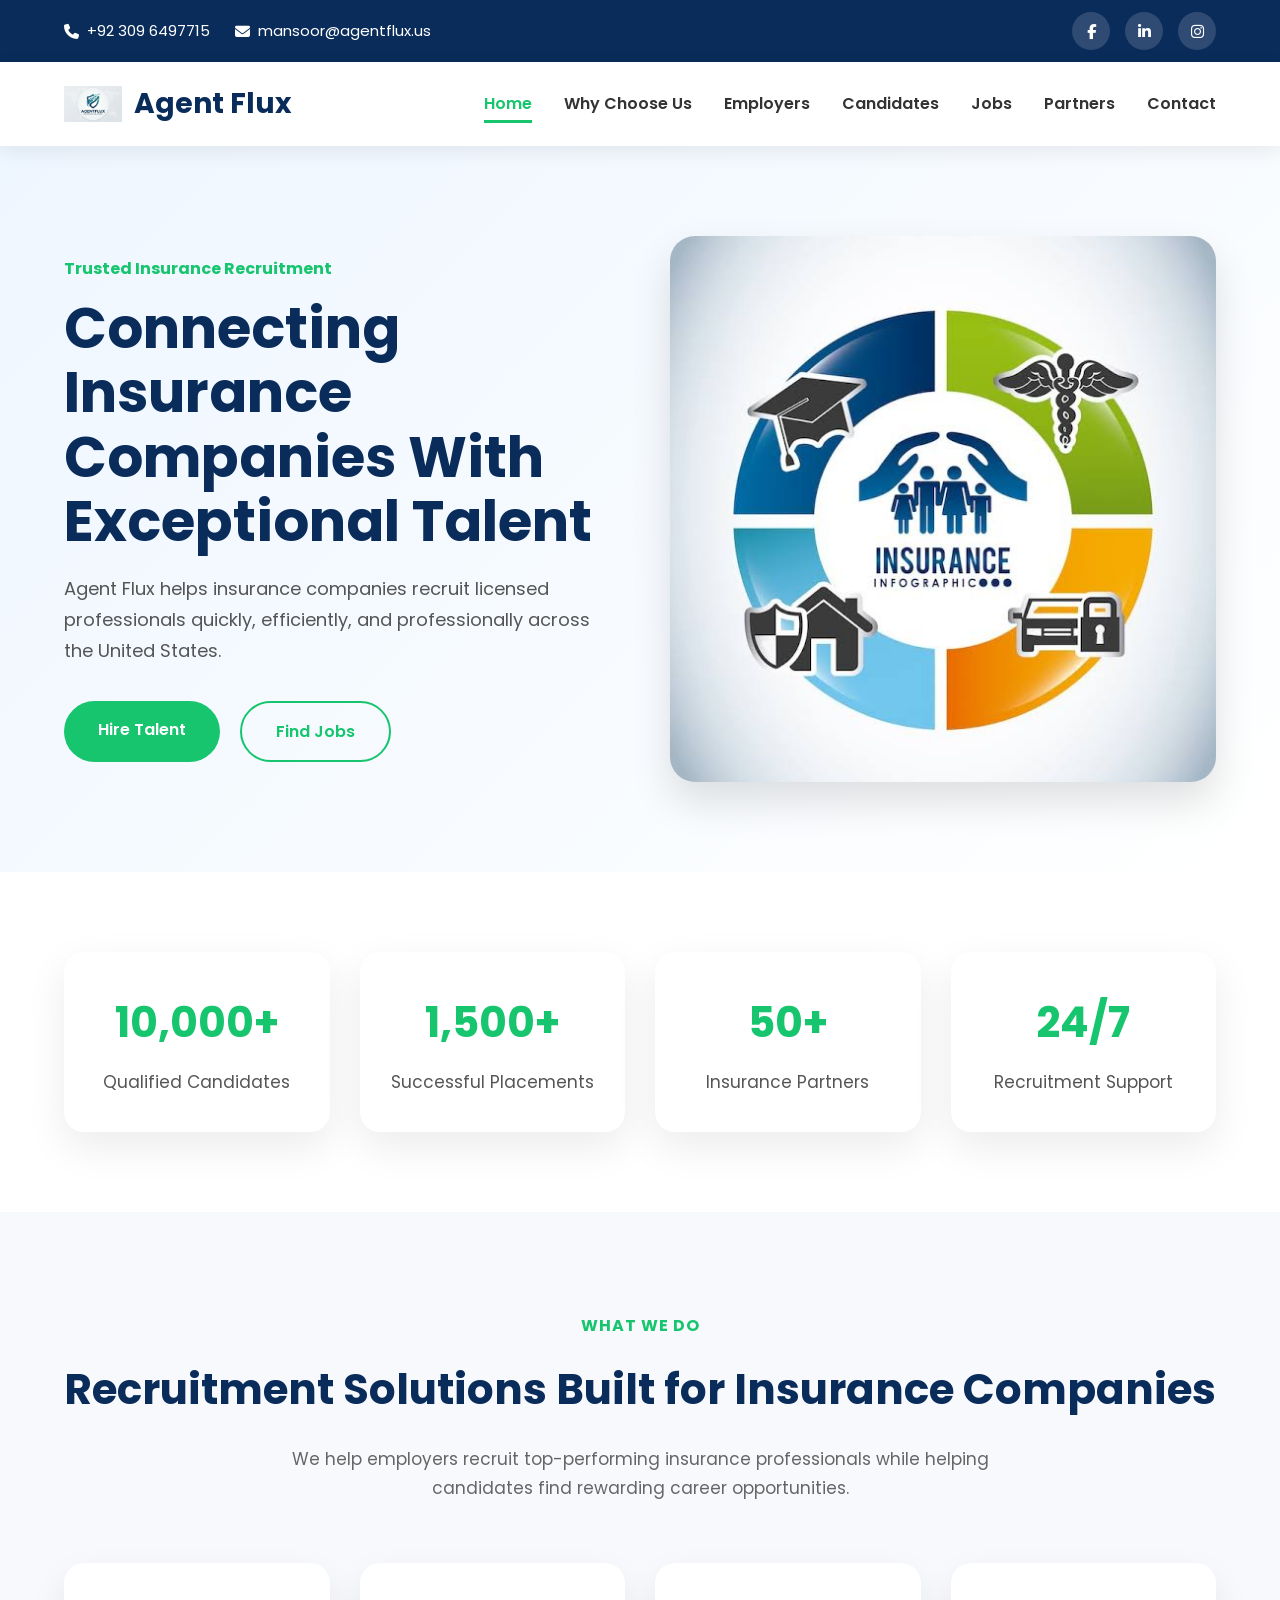
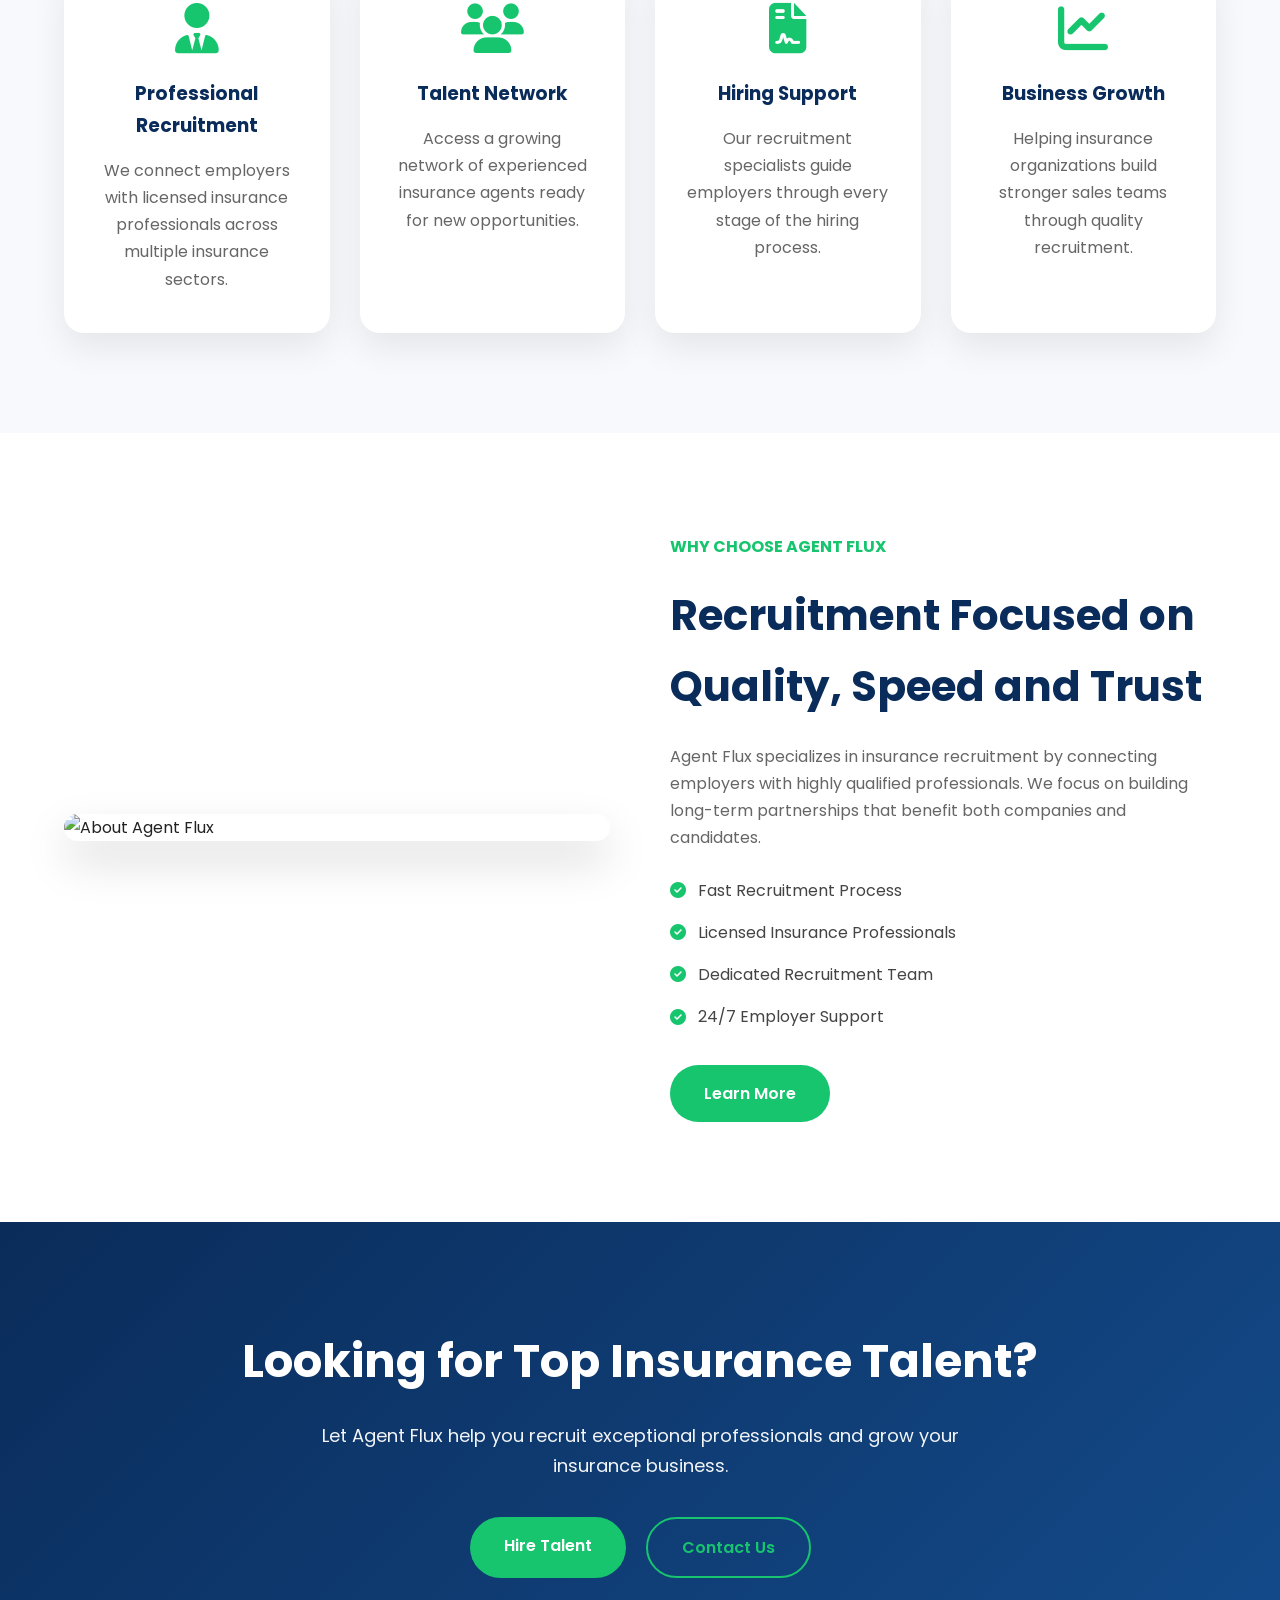
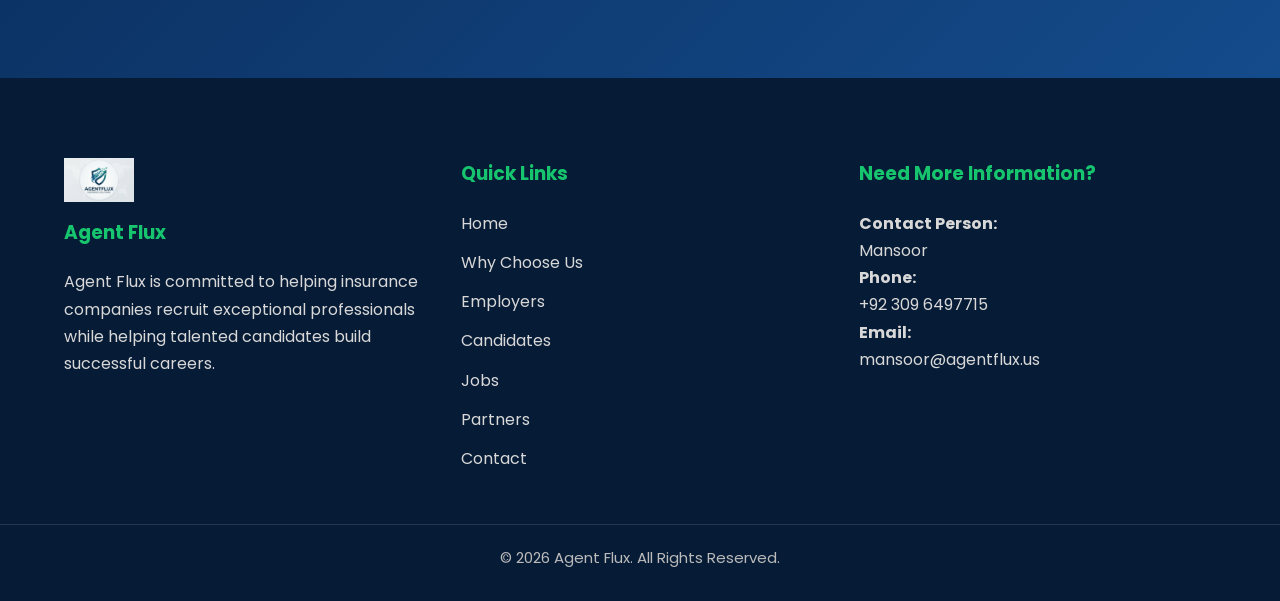
==== index.html @ 22320483 "Add files via upload" ====
<!DOCTYPE html>
<html lang="en">

<head>

    <meta charset="UTF-8">
    <meta name="viewport" content="width=device-width, initial-scale=1.0">

    <title>Agent Flux | Insurance Recruitment Solutions</title>

    <meta name="description"
        content="Agent Flux connects insurance companies with top insurance professionals across the United States.">

    <!-- Google Font -->
    <link rel="preconnect" href="https://fonts.googleapis.com">
    <link rel="preconnect" href="https://fonts.gstatic.com" crossorigin>

    <link href="https://fonts.googleapis.com/css2?family=Poppins:wght@300;400;500;600;700;800&display=swap"
        rel="stylesheet">

    <!-- Font Awesome -->
    <link rel="stylesheet"
        href="https://cdnjs.cloudflare.com/ajax/libs/font-awesome/6.7.2/css/all.min.css">

    <!-- CSS -->
    <link rel="stylesheet" href="css/style.css">

    <!-- Favicon -->
    <link rel="icon" href="images/logo.png">

</head>

<body>

<!-- ================= HEADER TOP ================= -->

<div class="top-bar">

    <div class="container">

        <div class="top-left">

            <span>
                <i class="fa-solid fa-phone"></i>
                +92 309 6497715
            </span>

            <span>
                <i class="fa-solid fa-envelope"></i>
                mansoor@agentflux.us
            </span>

        </div>

        <div class="top-right">

            <a href="#"><i class="fab fa-facebook-f"></i></a>

            <a href="#"><i class="fab fa-linkedin-in"></i></a>

            <a href="#"><i class="fab fa-instagram"></i></a>

        </div>

    </div>

</div>

<!-- ================= NAVIGATION ================= -->

<header>

    <div class="container nav-container">

        <a href="index.html" class="logo">

            <img src="images/logo.png" alt="Agent Flux Logo">

            <span>Agent Flux</span>

        </a>

        <nav>

            <ul>

                <li><a class="active" href="index.html">Home</a></li>

                <li><a href="about.html">Why Choose Us</a></li>

                <li><a href="employers.html">Employers</a></li>

                <li><a href="candidates.html">Candidates</a></li>

                <li><a href="jobs.html">Jobs</a></li>

                <li><a href="partners.html">Partners</a></li>

                <li><a href="contact.html">Contact</a></li>

            </ul>

        </nav>

        <div class="menu-btn">

            <i class="fa-solid fa-bars"></i>

        </div>

    </div>

</header>

<!-- ================= HERO ================= -->

<section class="hero">

    <div class="container hero-container">

        <div class="hero-text">

            <span class="hero-subtitle">

                Trusted Insurance Recruitment

            </span>

            <h1>

                Connecting Insurance Companies
                With Exceptional Talent

            </h1>

            <p>

                Agent Flux helps insurance companies
                recruit licensed professionals quickly,
                efficiently, and professionally across
                the United States.

            </p>

            <div class="hero-buttons">

                <a href="employers.html" class="btn btn-primary">

                    Hire Talent

                </a>

                <a href="jobs.html" class="btn btn-outline">

                    Find Jobs

                </a>

            </div>

        </div>

        <div class="hero-image">

            <img src="images/hero.jpg"
                alt="Insurance Recruitment">

        </div>

    </div>

</section>

<!-- ================= STATISTICS ================= -->

<section class="stats">

    <div class="container stats-grid">

        <div class="stat-card">

            <h2>10,000+</h2>

            <p>Qualified Candidates</p>

        </div>

        <div class="stat-card">

            <h2>1,500+</h2>

            <p>Successful Placements</p>

        </div>

        <div class="stat-card">

            <h2>50+</h2>

            <p>Insurance Partners</p>

        </div>

        <div class="stat-card">

            <h2>24/7</h2>

            <p>Recruitment Support</p>

        </div>

    </div>

</section>
<!-- ================= SERVICES ================= -->

<section class="services">

    <div class="container">

        <div class="section-header">

            <span>What We Do</span>

            <h2>Recruitment Solutions Built for Insurance Companies</h2>

            <p>

                We help employers recruit top-performing insurance professionals
                while helping candidates find rewarding career opportunities.

            </p>

        </div>

        <div class="services-grid">

            <div class="service-card">

                <i class="fa-solid fa-user-tie"></i>

                <h3>Professional Recruitment</h3>

                <p>

                    We connect employers with licensed insurance professionals
                    across multiple insurance sectors.

                </p>

            </div>

            <div class="service-card">

                <i class="fa-solid fa-users"></i>

                <h3>Talent Network</h3>

                <p>

                    Access a growing network of experienced insurance agents
                    ready for new opportunities.

                </p>

            </div>

            <div class="service-card">

                <i class="fa-solid fa-file-contract"></i>

                <h3>Hiring Support</h3>

                <p>

                    Our recruitment specialists guide employers through every
                    stage of the hiring process.

                </p>

            </div>

            <div class="service-card">

                <i class="fa-solid fa-chart-line"></i>

                <h3>Business Growth</h3>

                <p>

                    Helping insurance organizations build stronger sales teams
                    through quality recruitment.

                </p>

            </div>

        </div>

    </div>

</section>

<!-- ================= ABOUT PREVIEW ================= -->

<section class="about-preview">

    <div class="container about-grid">

        <div class="about-image">

            <img src="images/about.jpg" alt="About Agent Flux">

        </div>

        <div class="about-content">

            <span class="section-tag">

                Why Choose Agent Flux

            </span>

            <h2>

                Recruitment Focused on Quality,
                Speed and Trust

            </h2>

            <p>

                Agent Flux specializes in insurance recruitment by connecting
                employers with highly qualified professionals. We focus on
                building long-term partnerships that benefit both companies
                and candidates.

            </p>

            <ul class="about-list">

                <li>

                    <i class="fa-solid fa-circle-check"></i>

                    Fast Recruitment Process

                </li>

                <li>

                    <i class="fa-solid fa-circle-check"></i>

                    Licensed Insurance Professionals

                </li>

                <li>

                    <i class="fa-solid fa-circle-check"></i>

                    Dedicated Recruitment Team

                </li>

                <li>

                    <i class="fa-solid fa-circle-check"></i>

                    24/7 Employer Support

                </li>

            </ul>

            <a href="about.html" class="btn btn-primary">

                Learn More

            </a>

        </div>

    </div>

</section>

<!-- ================= CALL TO ACTION ================= -->

<section class="cta">

    <div class="container">

        <h2>

            Looking for Top Insurance Talent?

        </h2>

        <p>

            Let Agent Flux help you recruit exceptional professionals
            and grow your insurance business.

        </p>

        <div class="cta-buttons">

            <a href="employers.html" class="btn btn-primary">

                Hire Talent

            </a>

            <a href="contact.html" class="btn btn-outline">

                Contact Us

            </a>

        </div>

    </div>

</section>
<!-- ================= FOOTER ================= -->

<footer>

    <div class="container footer-grid">

        <div class="footer-about">

            <img src="images/logo.png" alt="Agent Flux Logo" class="footer-logo">

            <h3>Agent Flux</h3>

            <p>

                Agent Flux is committed to helping insurance companies
                recruit exceptional professionals while helping talented
                candidates build successful careers.

            </p>

        </div>

        <div class="footer-links">

            <h3>Quick Links</h3>

            <ul>

                <li><a href="index.html">Home</a></li>

                <li><a href="about.html">Why Choose Us</a></li>

                <li><a href="employers.html">Employers</a></li>

                <li><a href="candidates.html">Candidates</a></li>

                <li><a href="jobs.html">Jobs</a></li>

                <li><a href="partners.html">Partners</a></li>

                <li><a href="contact.html">Contact</a></li>

            </ul>

        </div>

        <div class="footer-contact">

            <h3>Need More Information?</h3>

            <p>

                <strong>Contact Person:</strong><br>

                Mansoor

            </p>

            <p>

                <strong>Phone:</strong><br>

                +92 309 6497715

            </p>

            <p>

                <strong>Email:</strong><br>

                mansoor@agentflux.us

            </p>

        </div>

    </div>

    <div class="copyright">

        <p>

            © 2026 Agent Flux. All Rights Reserved.

        </p>

    </div>

</footer>

<!-- JavaScript -->

<script src="js/script.js"></script>

</body>

</html>
---- css/style.css ----
/* ==========================================
   AGENT FLUX
   Main Stylesheet
========================================== */

*{
    margin:0;
    padding:0;
    box-sizing:border-box;
}

html{
    scroll-behavior:smooth;
}

body{
    font-family:'Poppins',sans-serif;
    background:#f7f9fc;
    color:#222;
    line-height:1.7;
    overflow-x:hidden;
}

img{
    max-width:100%;
    display:block;
}

a{
    text-decoration:none;
    transition:.3s;
}

ul{
    list-style:none;
}

.container{
    width:90%;
    max-width:1300px;
    margin:auto;
}

/*========================
TOP BAR
=========================*/

.top-bar{

    background:#0a2c5a;

    color:white;

    padding:12px 0;

    font-size:15px;

}

.top-bar .container{

    display:flex;

    justify-content:space-between;

    align-items:center;

    flex-wrap:wrap;

}

.top-left{

    display:flex;

    gap:25px;

}

.top-left span{

    display:flex;

    align-items:center;

    gap:8px;

}

.top-right{

    display:flex;

    gap:15px;

}

.top-right a{

    color:white;

    width:38px;

    height:38px;

    display:flex;

    align-items:center;

    justify-content:center;

    border-radius:50%;

    background:rgba(255,255,255,.15);

}

.top-right a:hover{

    background:#16c56d;

    transform:translateY(-4px);

}

/*========================
HEADER
=========================*/

header{

    background:white;

    position:sticky;

    top:0;

    z-index:999;

    box-shadow:0 5px 20px rgba(0,0,0,.08);

}

.nav-container{

    display:flex;

    justify-content:space-between;

    align-items:center;

    padding:18px 0;

}

.logo{

    display:flex;

    align-items:center;

    gap:12px;

    color:#0a2c5a;

    font-size:28px;

    font-weight:700;

}

.logo img{

    width:58px;

}

nav ul{

    display:flex;

    gap:32px;

}

nav ul li a{

    color:#333;

    font-weight:600;

    position:relative;

}

nav ul li a::after{

    content:"";

    position:absolute;

    left:0;

    bottom:-8px;

    width:0;

    height:3px;

    background:#16c56d;

    transition:.3s;

}

nav ul li a:hover::after,

nav ul li a.active::after{

    width:100%;

}

nav ul li a:hover,

nav ul li a.active{

    color:#16c56d;

}

.menu-btn{

    display:none;

    font-size:28px;

    cursor:pointer;

}

/*========================
HERO
=========================*/

.hero{

    padding:90px 0;

    background:linear-gradient(135deg,#eef6ff,#ffffff);

}

.hero-container{

    display:grid;

    grid-template-columns:1fr 1fr;

    gap:60px;

    align-items:center;

}

.hero-subtitle{

    display:inline-block;

    color:#16c56d;

    font-weight:700;

    margin-bottom:15px;

}

.hero-text h1{

    font-size:56px;

    line-height:1.15;

    color:#0a2c5a;

    margin-bottom:20px;

}

.hero-text p{

    font-size:18px;

    color:#555;

    margin-bottom:35px;

}

.hero-image img{

    border-radius:25px;

    box-shadow:0 20px 40px rgba(0,0,0,.12);

}

/*========================
BUTTONS
=========================*/

.hero-buttons{

    display:flex;

    gap:20px;

}

.btn{

    display:inline-block;

    padding:15px 34px;

    border-radius:50px;

    font-weight:600;

}

.btn-primary{

    background:#16c56d;

    color:white;

}

.btn-primary:hover{

    background:#11a85c;

    transform:translateY(-4px);

}

.btn-outline{

    border:2px solid #16c56d;

    color:#16c56d;

}

.btn-outline:hover{

    background:#16c56d;

    color:white;

}
/*========================
STATISTICS
=========================*/

.stats{

    padding:80px 0;

    background:white;

}

.stats-grid{

    display:grid;

    grid-template-columns:repeat(auto-fit,minmax(220px,1fr));

    gap:30px;

}

.stat-card{

    background:#fff;

    padding:35px 25px;

    text-align:center;

    border-radius:20px;

    box-shadow:0 15px 40px rgba(0,0,0,.08);

    transition:.35s;

}

.stat-card:hover{

    transform:translateY(-10px);

    box-shadow:0 20px 45px rgba(0,0,0,.15);

}

.stat-card h2{

    font-size:42px;

    color:#16c56d;

    margin-bottom:10px;

}

.stat-card p{

    color:#555;

    font-size:17px;

}

/*========================
SECTION HEADER
=========================*/

.section-header{

    text-align:center;

    margin-bottom:60px;

}

.section-header span{

    color:#16c56d;

    font-weight:700;

    text-transform:uppercase;

    letter-spacing:1px;

}

.section-header h2{

    margin-top:15px;

    font-size:42px;

    color:#0a2c5a;

}

.section-header p{

    max-width:750px;

    margin:20px auto 0;

    color:#666;

    font-size:17px;

}

/*========================
SERVICES
=========================*/

.services{

    padding:100px 0;

    background:#f7f9fc;

}

.services-grid{

    display:grid;

    grid-template-columns:repeat(auto-fit,minmax(260px,1fr));

    gap:30px;

}

.service-card{

    background:white;

    padding:40px 30px;

    border-radius:20px;

    text-align:center;

    transition:.35s;

    box-shadow:0 15px 35px rgba(0,0,0,.08);

}

.service-card:hover{

    transform:translateY(-12px);

    box-shadow:0 20px 45px rgba(0,0,0,.15);

}

.service-card i{

    font-size:50px;

    color:#16c56d;

    margin-bottom:25px;

}

.service-card h3{

    margin-bottom:15px;

    color:#0a2c5a;

}

.service-card p{

    color:#666;

}

/*========================
ABOUT PREVIEW
=========================*/

.about-preview{

    padding:100px 0;

    background:white;

}

.about-grid{

    display:grid;

    grid-template-columns:1fr 1fr;

    gap:60px;

    align-items:center;

}

.about-image img{

    border-radius:25px;

    box-shadow:0 20px 45px rgba(0,0,0,.15);

}

.section-tag{

    color:#16c56d;

    font-weight:700;

    text-transform:uppercase;

}

.about-content h2{

    margin:20px 0;

    font-size:42px;

    color:#0a2c5a;

}

.about-content p{

    color:#666;

    margin-bottom:25px;

}

.about-list{

    margin-bottom:35px;

}

.about-list li{

    display:flex;

    align-items:center;

    gap:12px;

    margin-bottom:15px;

    color:#444;

}

.about-list i{

    color:#16c56d;

}
/*========================
CALL TO ACTION
=========================*/

.cta{

    padding:100px 0;

    background:linear-gradient(135deg,#0a2c5a,#144b8b);

    color:#fff;

    text-align:center;

}

.cta h2{

    font-size:46px;

    margin-bottom:20px;

}

.cta p{

    max-width:700px;

    margin:0 auto 35px;

    font-size:18px;

    opacity:.95;

}

.cta-buttons{

    display:flex;

    justify-content:center;

    gap:20px;

    flex-wrap:wrap;

}

/*========================
FOOTER
=========================*/

footer{

    background:#061b36;

    color:#fff;

    padding:80px 0 30px;

}

.footer-grid{

    display:grid;

    grid-template-columns:repeat(auto-fit,minmax(260px,1fr));

    gap:40px;

    margin-bottom:40px;

}

.footer-logo{

    width:70px;

    margin-bottom:15px;

}

.footer-about h3,
.footer-links h3,
.footer-contact h3{

    margin-bottom:20px;

    color:#16c56d;

}

.footer-about p,
.footer-contact p{

    color:#d8d8d8;

}

.footer-links ul li{

    margin-bottom:12px;

}

.footer-links ul li a{

    color:#d8d8d8;

}

.footer-links ul li a:hover{

    color:#16c56d;

    padding-left:8px;

}

.copyright{

    border-top:1px solid rgba(255,255,255,.12);

    text-align:center;

    padding-top:20px;

    color:#bbb;

    font-size:15px;

}

/*========================
ANIMATIONS
=========================*/

.hero-image img,
.about-image img,
.service-card,
.stat-card{

    transition:.4s ease;

}

.hero-image img:hover,
.about-image img:hover{

    transform:scale(1.03);

}

@keyframes fadeUp{

    from{

        opacity:0;

        transform:translateY(40px);

    }

    to{

        opacity:1;

        transform:translateY(0);

    }

}

.hero-text,
.hero-image,
.service-card,
.stat-card,
.about-content{

    animation:fadeUp .8s ease;

}

/*========================
RESPONSIVE
=========================*/

@media(max-width:992px){

.hero-container,
.about-grid{

    grid-template-columns:1fr;

    text-align:center;

}

.hero-buttons{

    justify-content:center;

}

.about-list li{

    justify-content:center;

}

nav{

    display:none;

}

.menu-btn{

    display:block;

}

}

@media(max-width:768px){

.hero-text h1{

    font-size:38px;

}

.section-header h2,
.about-content h2,
.cta h2{

    font-size:32px;

}

.top-bar .container{

    flex-direction:column;

    gap:12px;

}

.top-left{

    justify-content:center;

}

.stats-grid,
.services-grid,
.footer-grid{

    grid-template-columns:1fr;

}

.btn{

    width:100%;

    text-align:center;

}

.hero-buttons,
.cta-buttons{

    flex-direction:column;

}

}
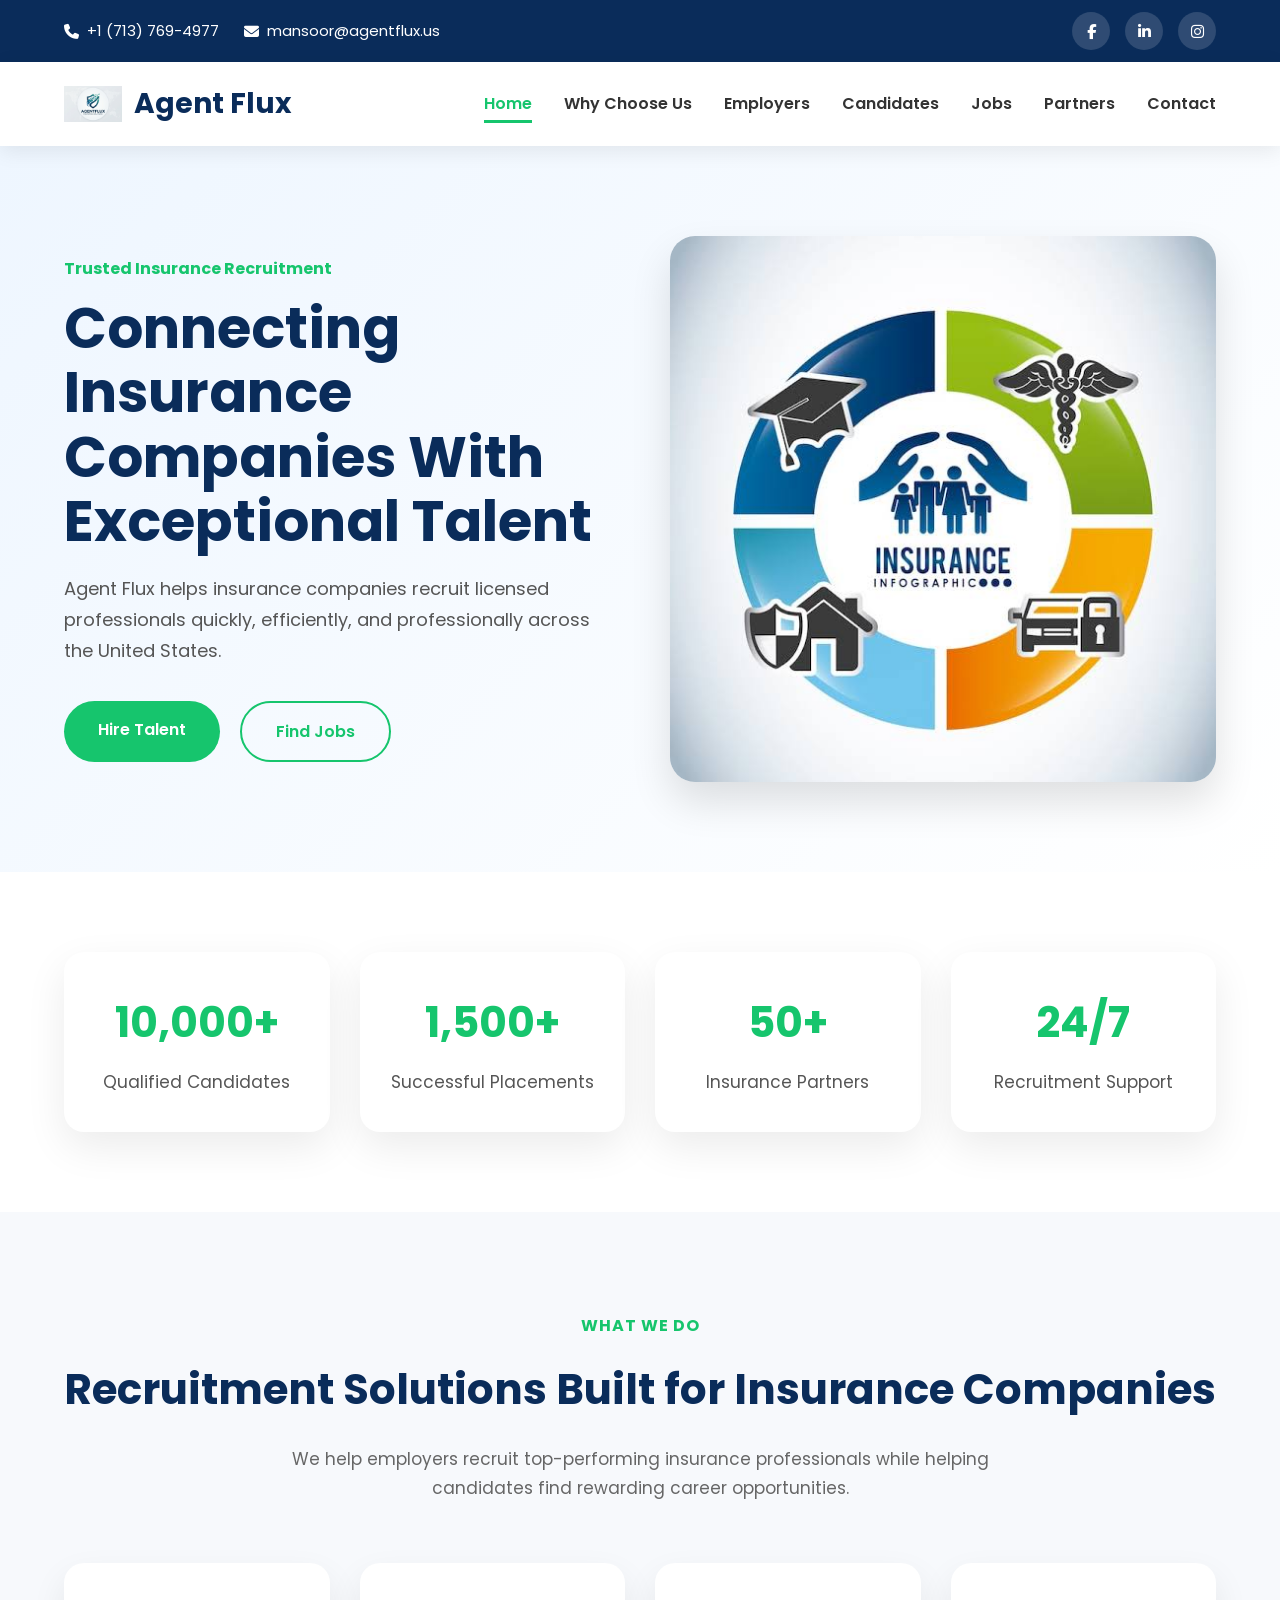
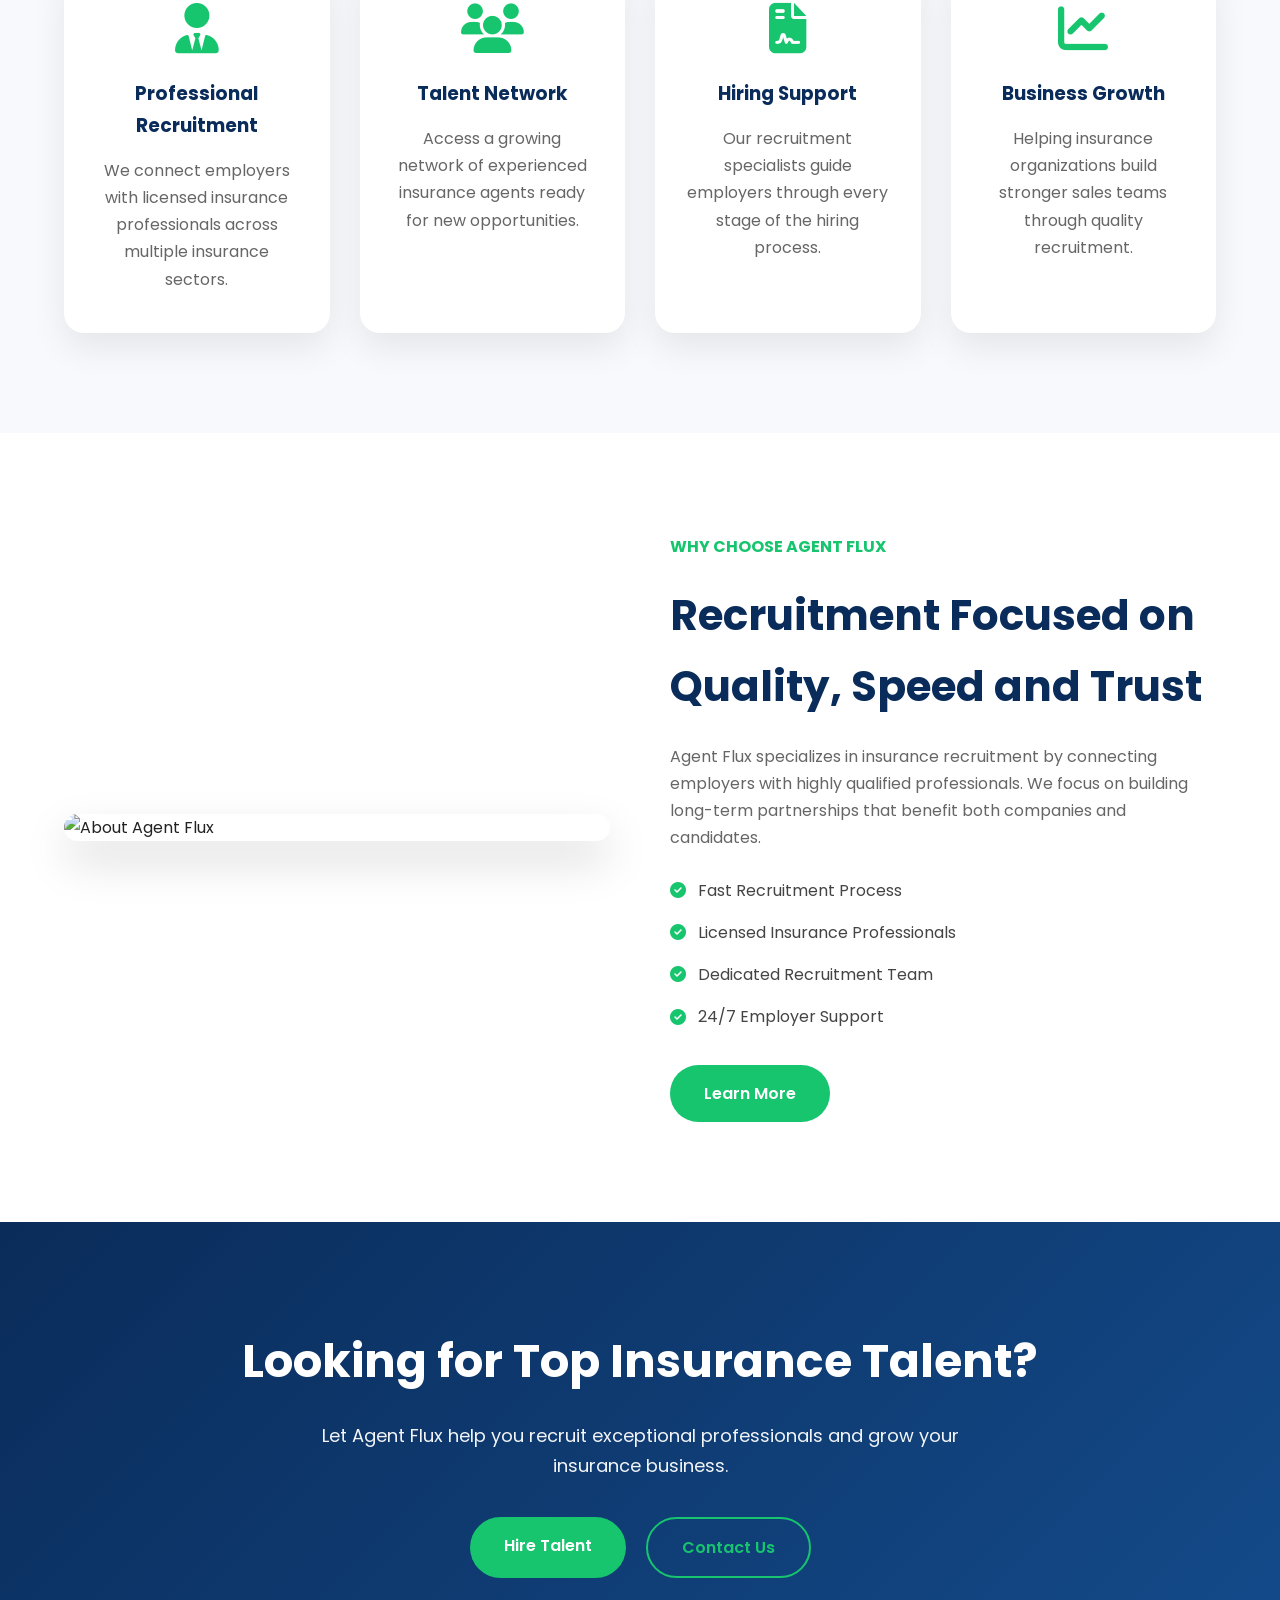
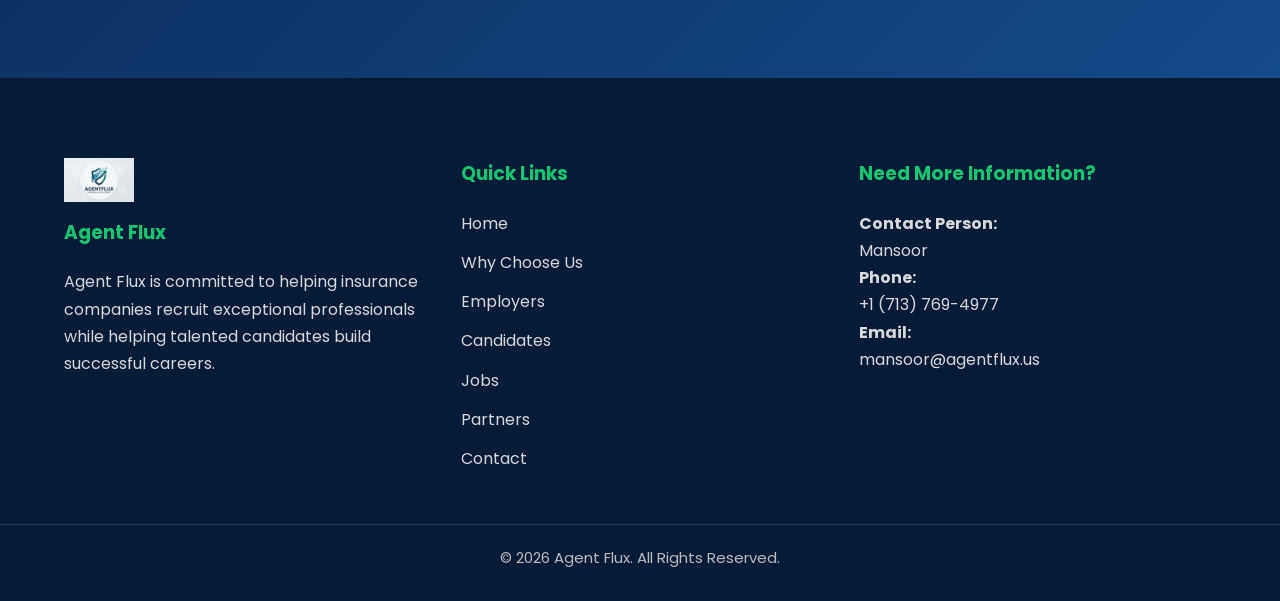
==== commit a60e8a8d: "third" ====
--- a/index.html
+++ b/index.html
@@ -42,7 +42,7 @@
 
             <span>
                 <i class="fa-solid fa-phone"></i>
-                +92 309 6497715
+                +1 (713) 769-4977
             </span>
 
             <span>
@@ -485,7 +485,7 @@
 
                 <strong>Phone:</strong><br>
 
-                +92 309 6497715
+                +1 (713) 769-4977
 
             </p>
 
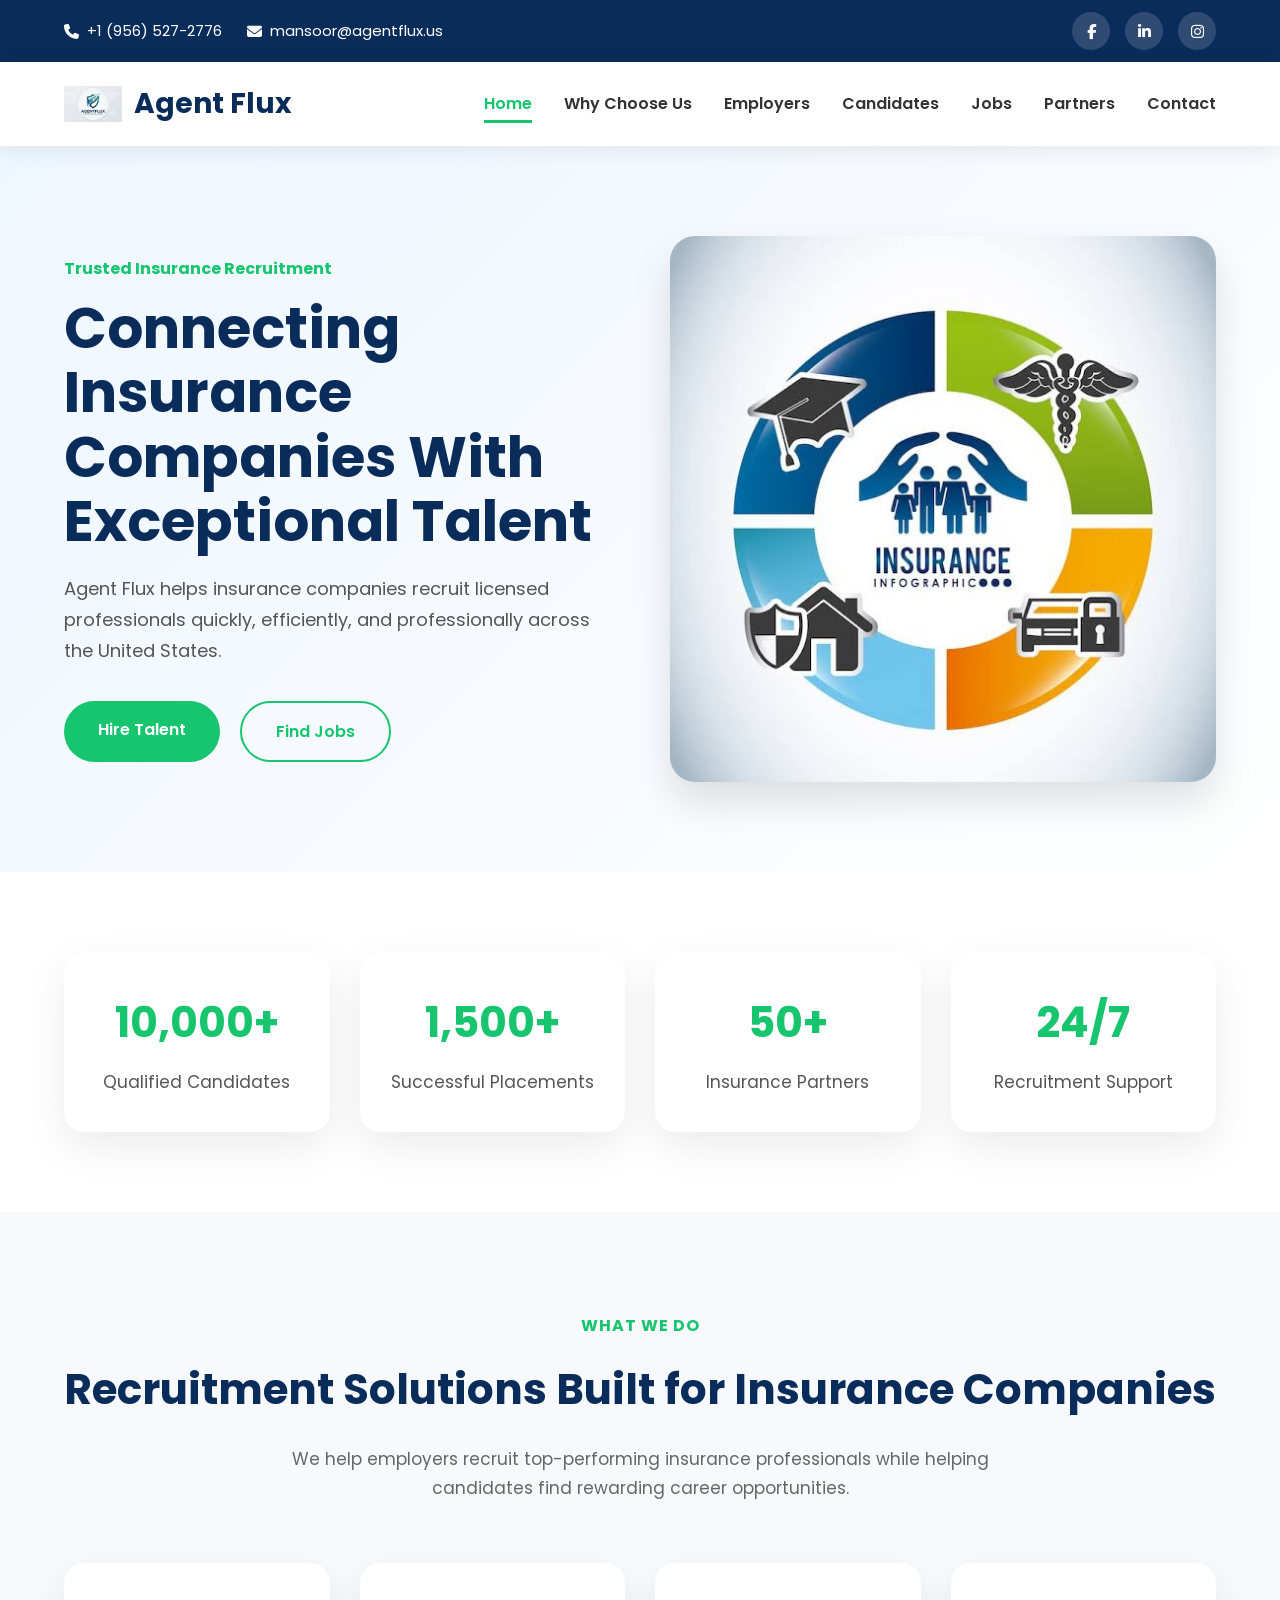
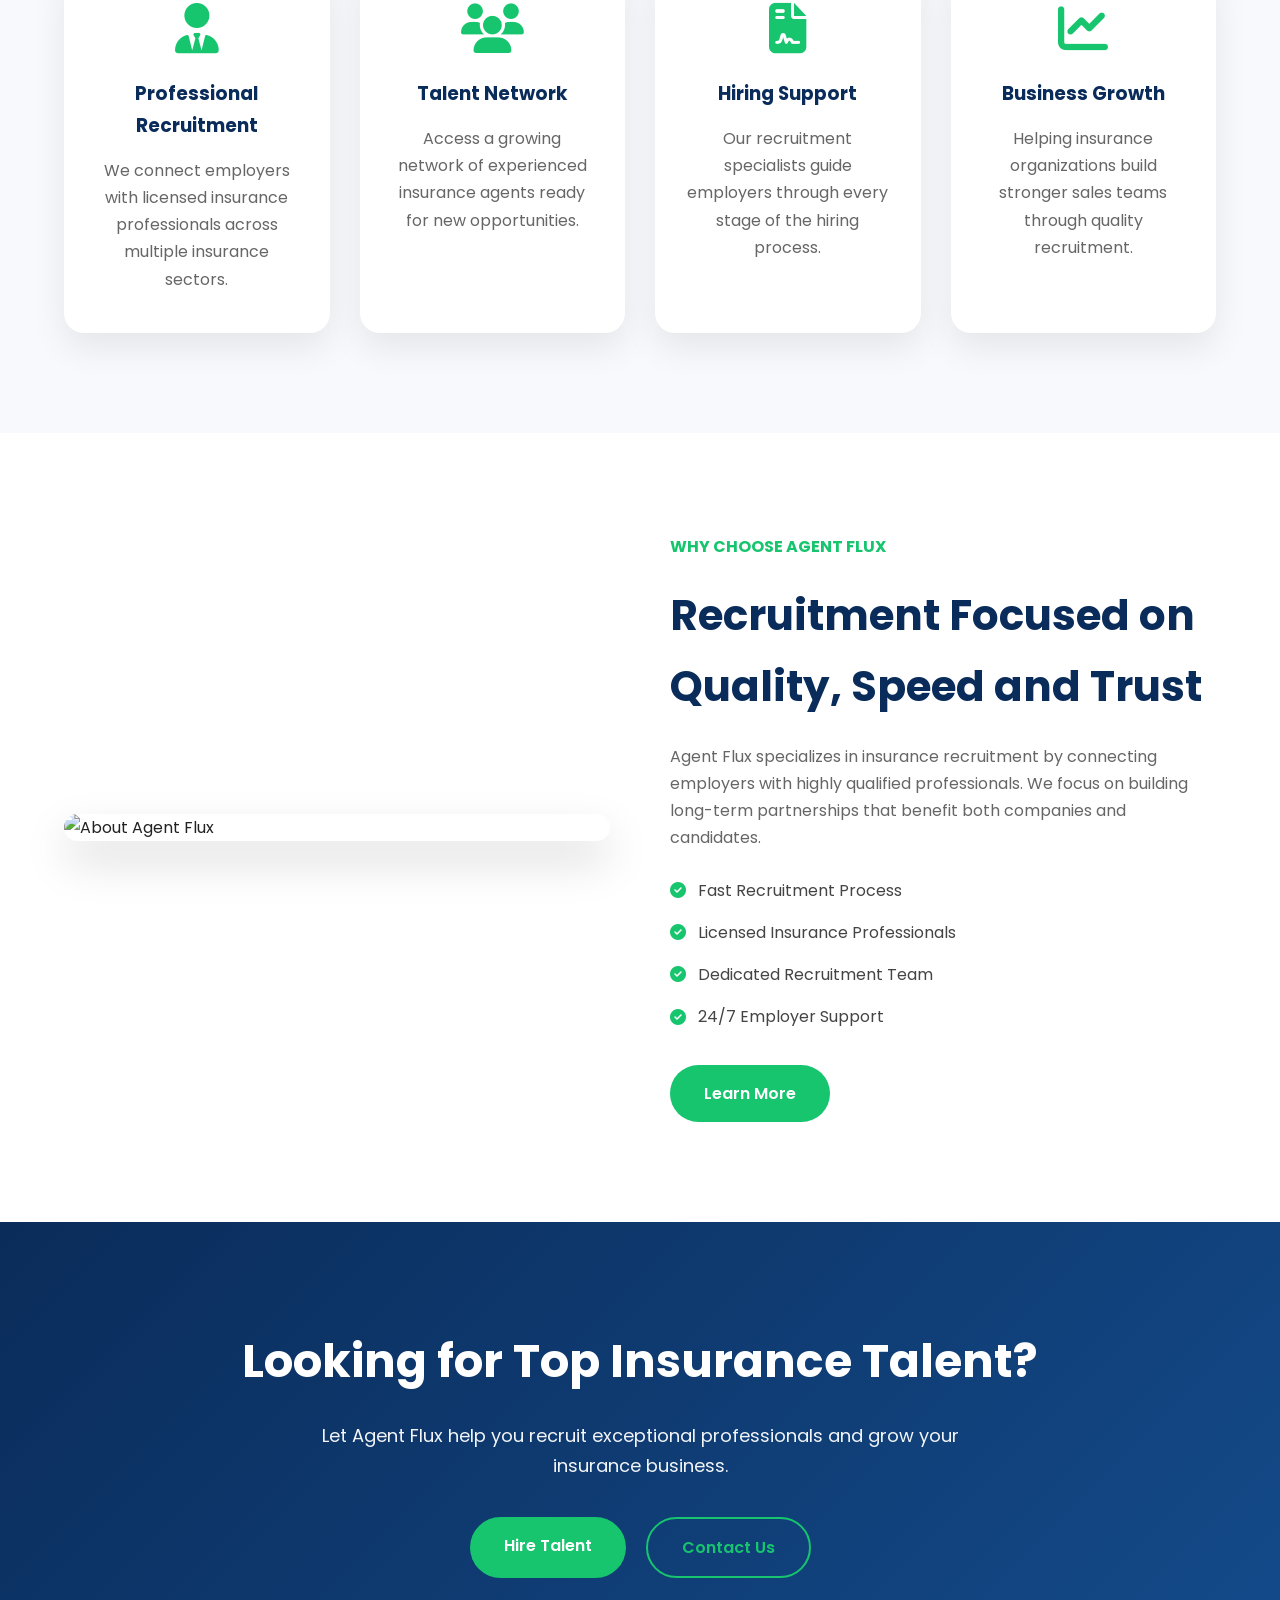
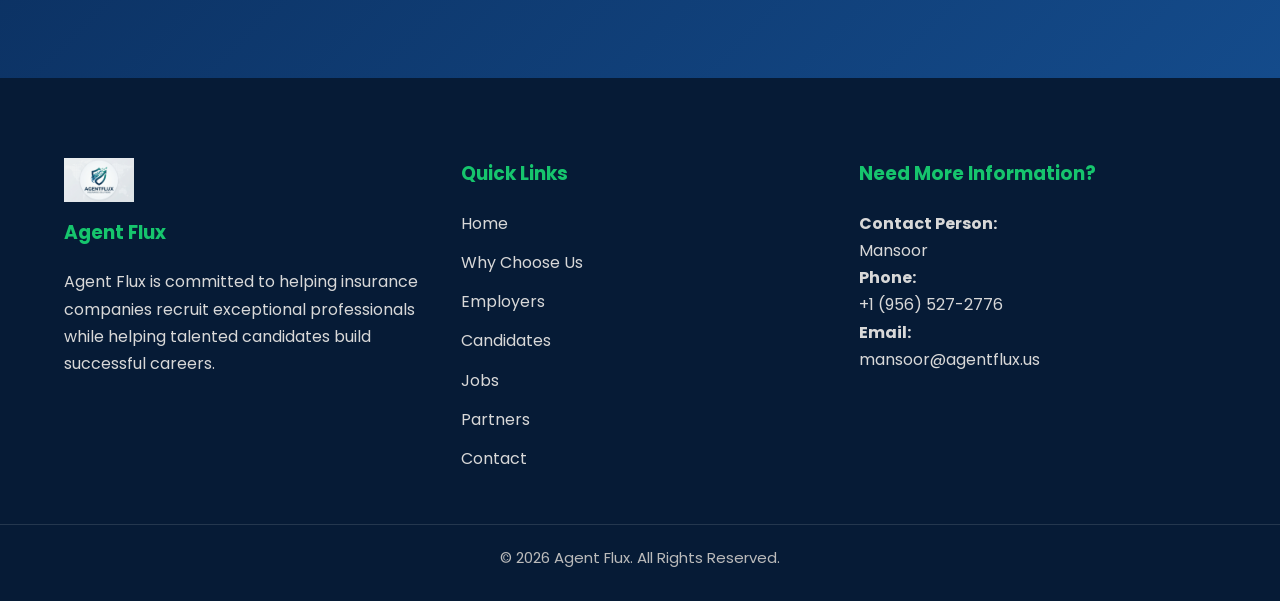
==== commit d01928ae: "fourth" ====
--- a/index.html
+++ b/index.html
@@ -42,7 +42,7 @@
 
             <span>
                 <i class="fa-solid fa-phone"></i>
-                +1 (713) 769-4977
+                +1 (956) 527-2776
             </span>
 
             <span>
@@ -485,7 +485,7 @@
 
                 <strong>Phone:</strong><br>
 
-                +1 (713) 769-4977
+                +1 (956) 527-2776
 
             </p>
 
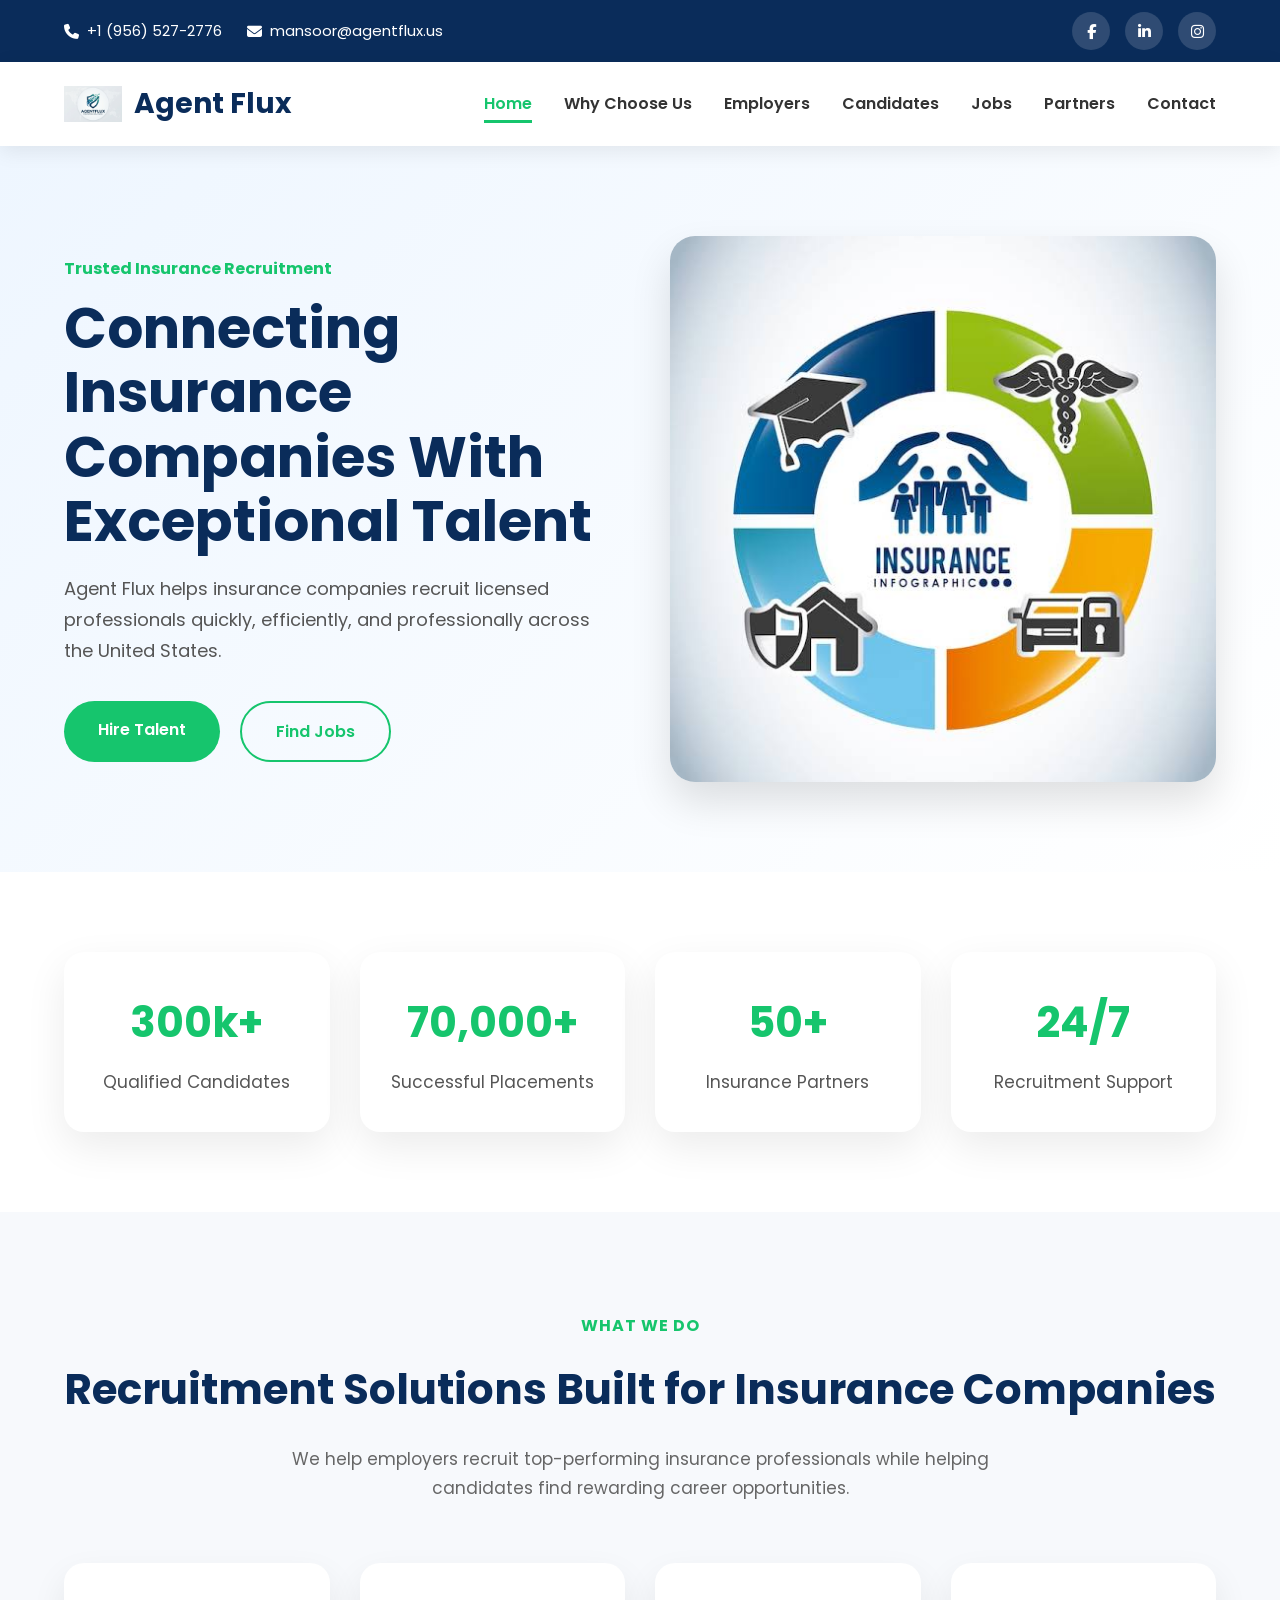
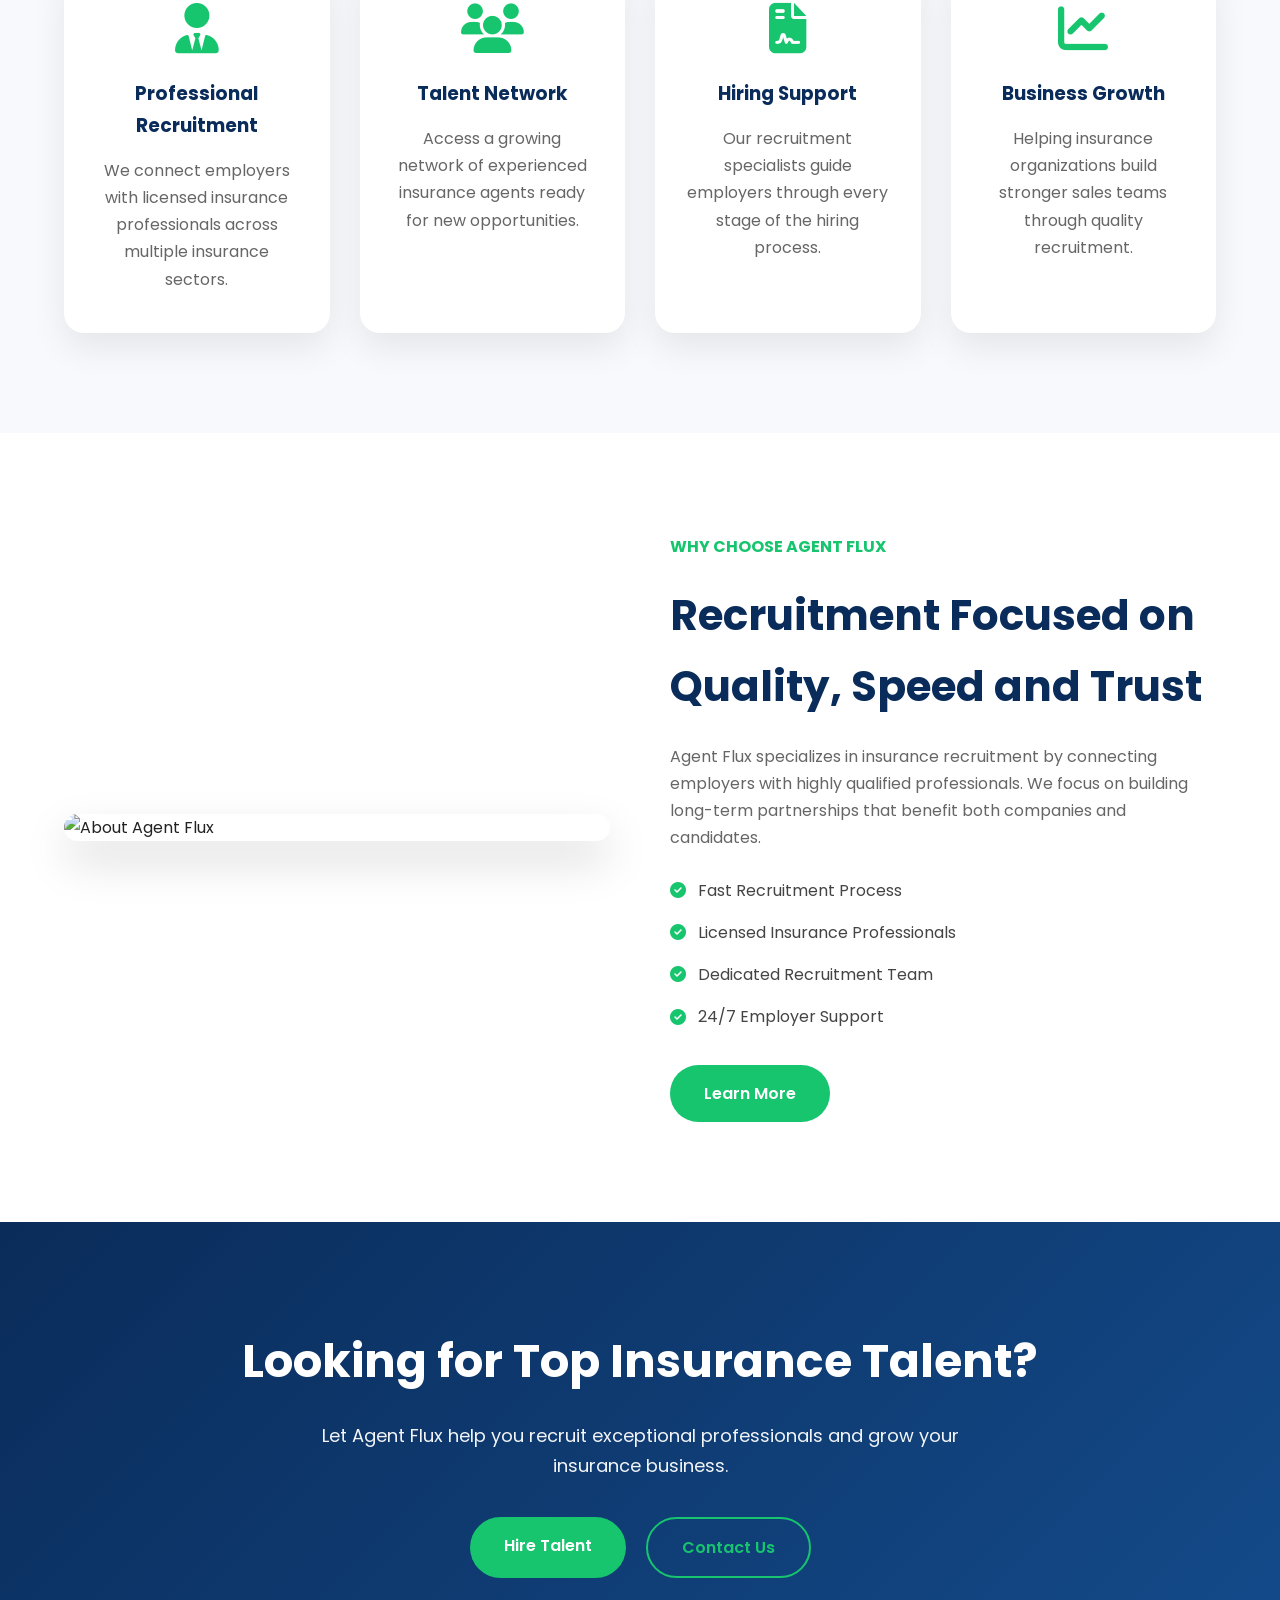
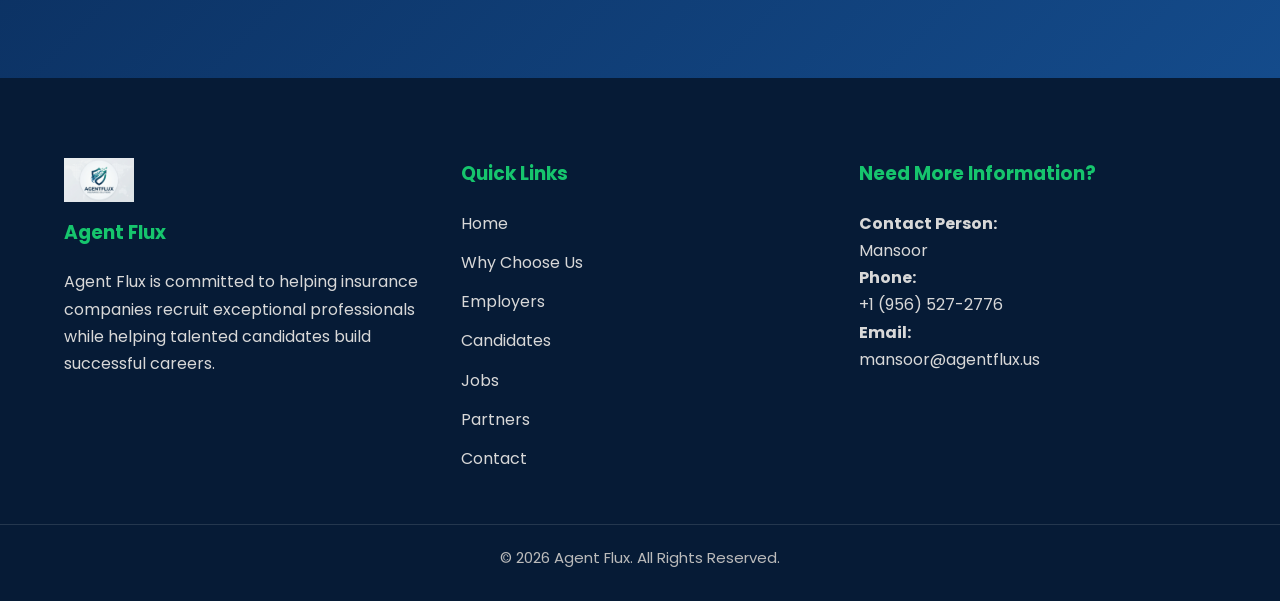
==== commit a1ac5bdb: "fifth" ====
--- a/index.html
+++ b/index.html
@@ -179,7 +179,7 @@
 
         <div class="stat-card">
 
-            <h2>10,000+</h2>
+            <h2>300k+</h2>
 
             <p>Qualified Candidates</p>
 
@@ -187,7 +187,7 @@
 
         <div class="stat-card">
 
-            <h2>1,500+</h2>
+            <h2>70,000+</h2>
 
             <p>Successful Placements</p>
 
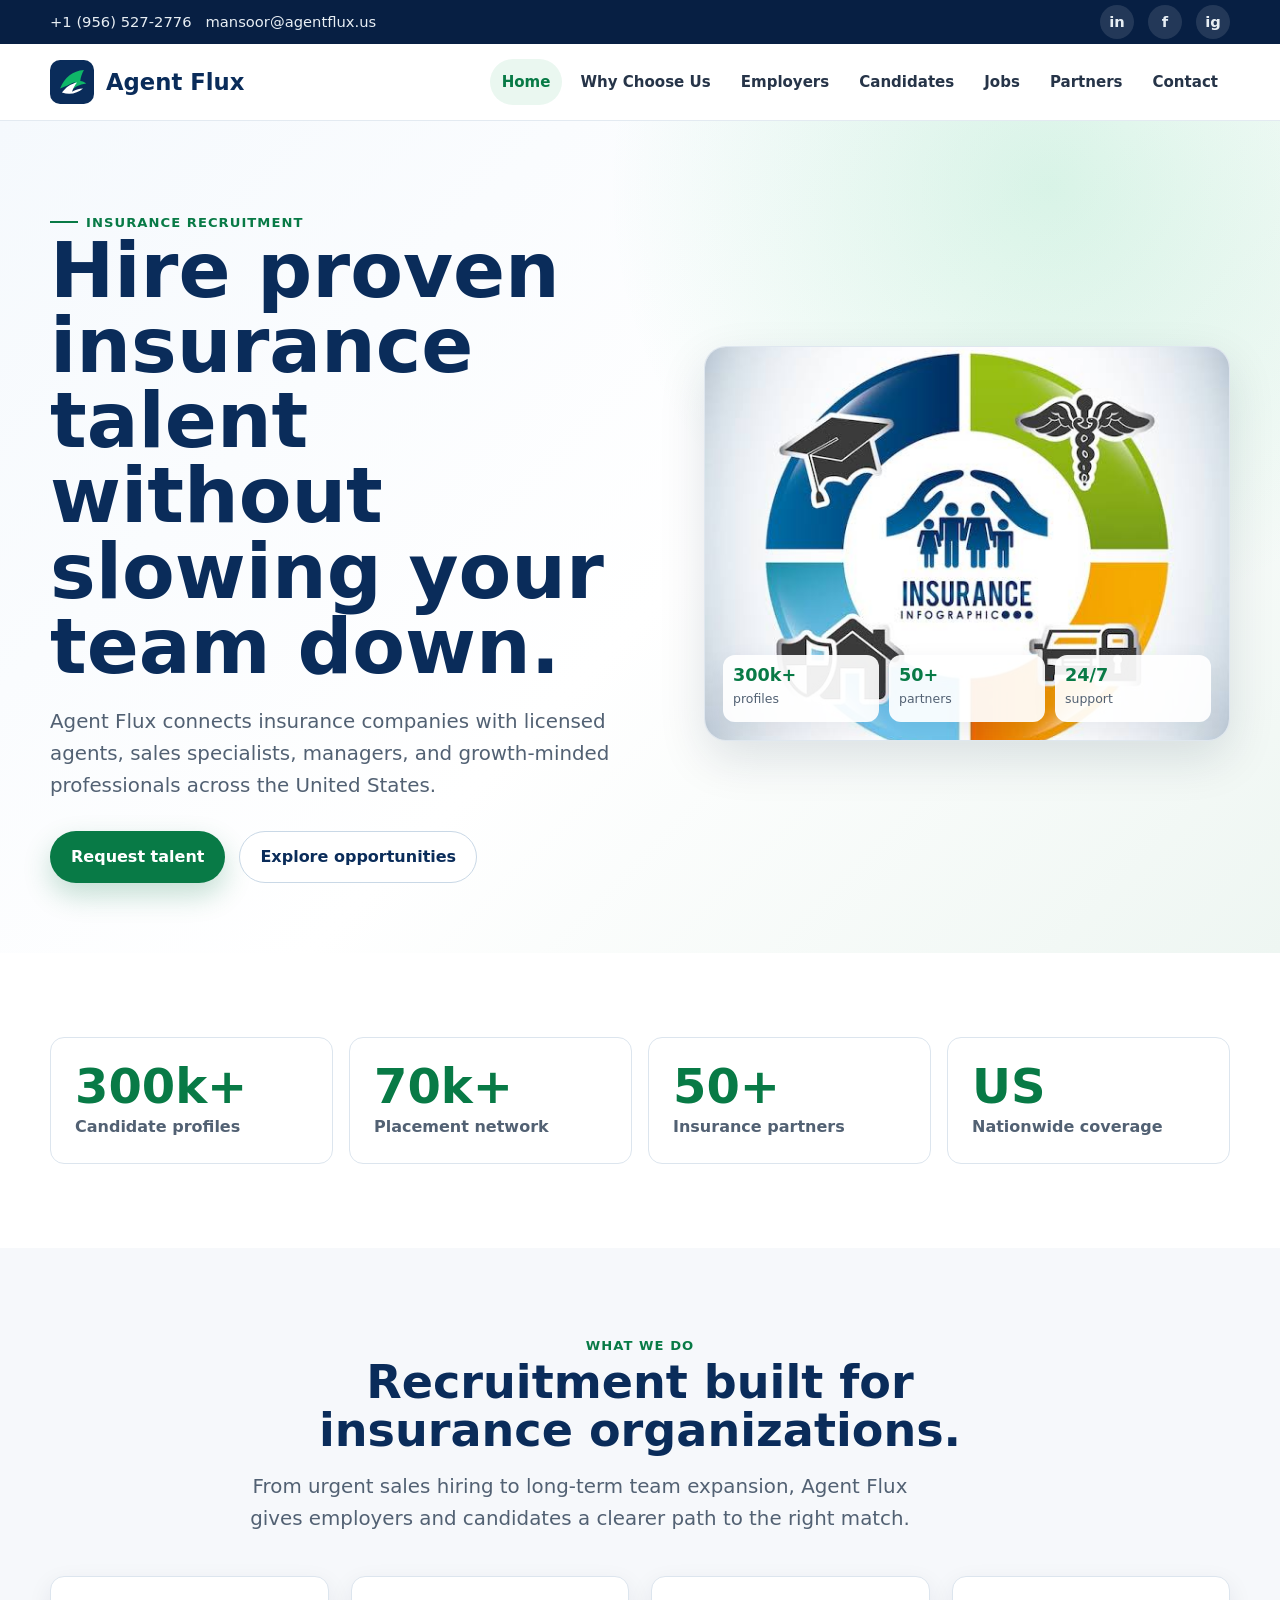
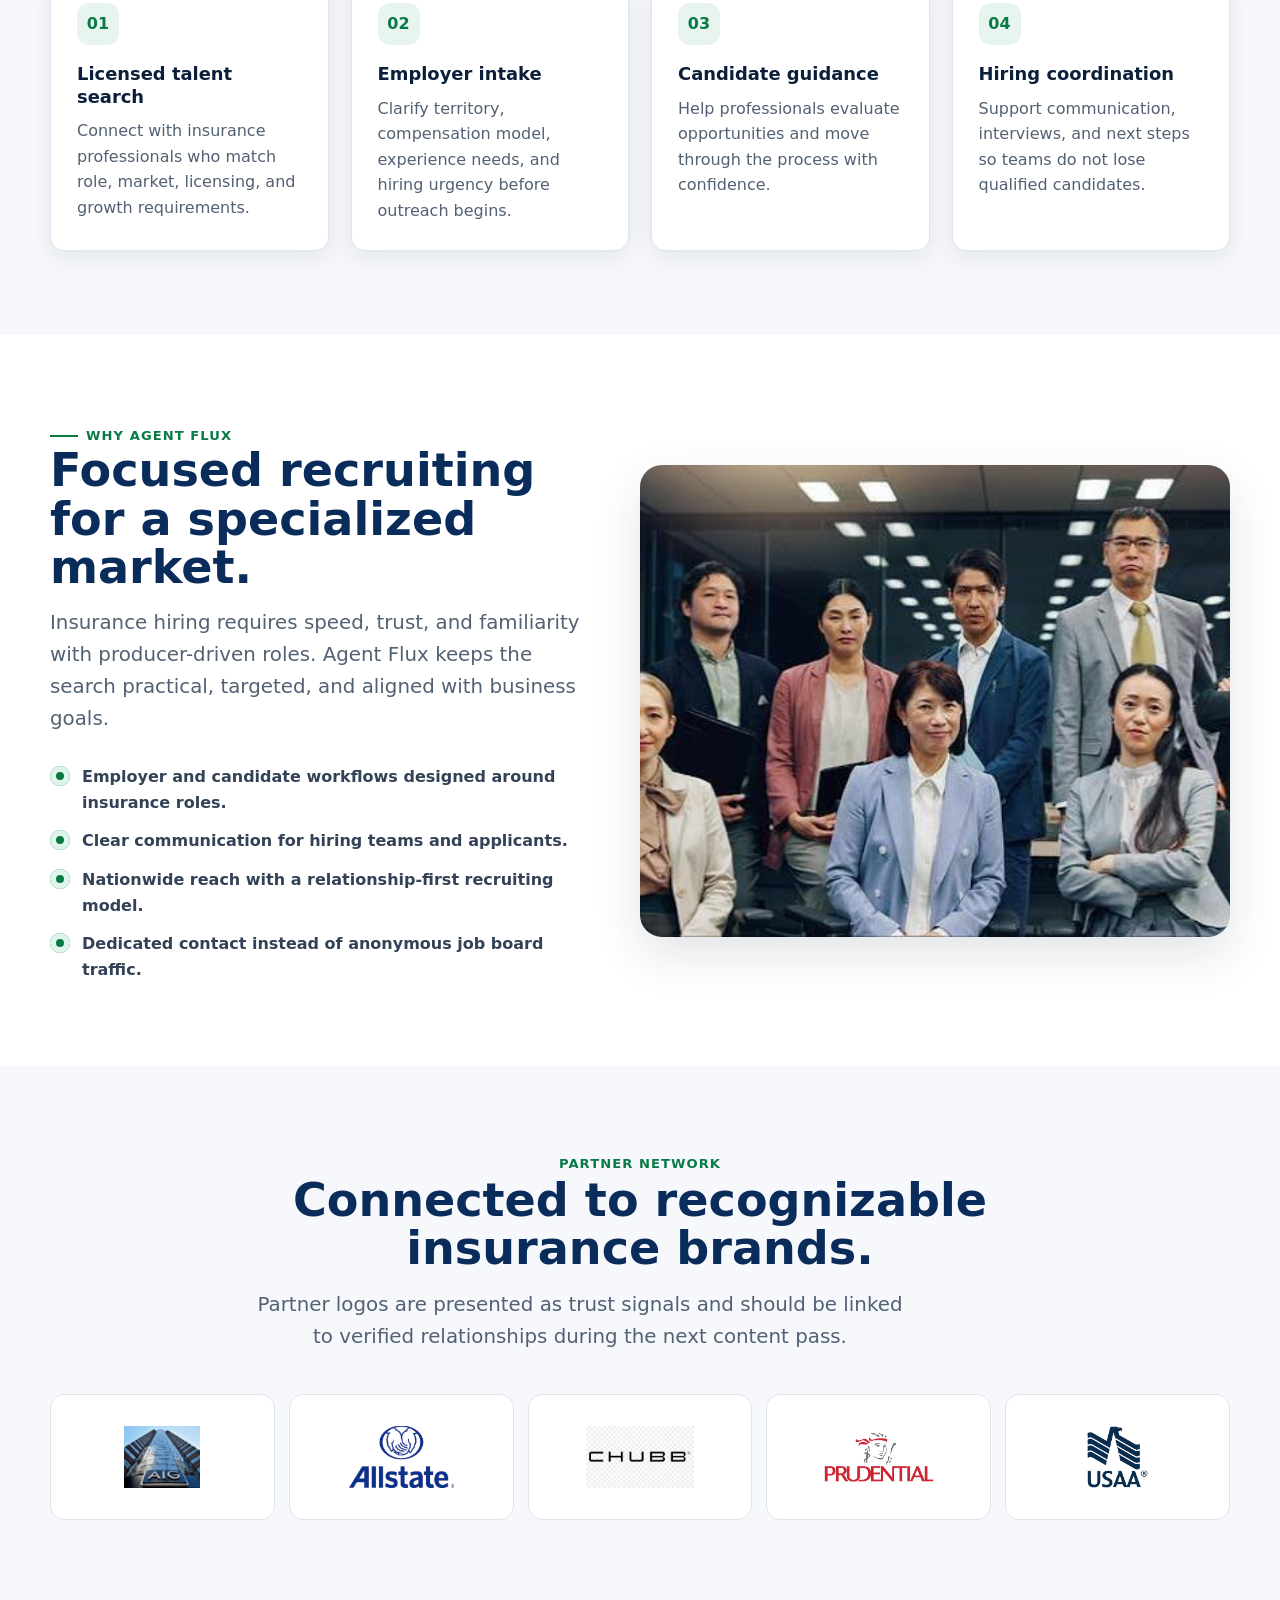
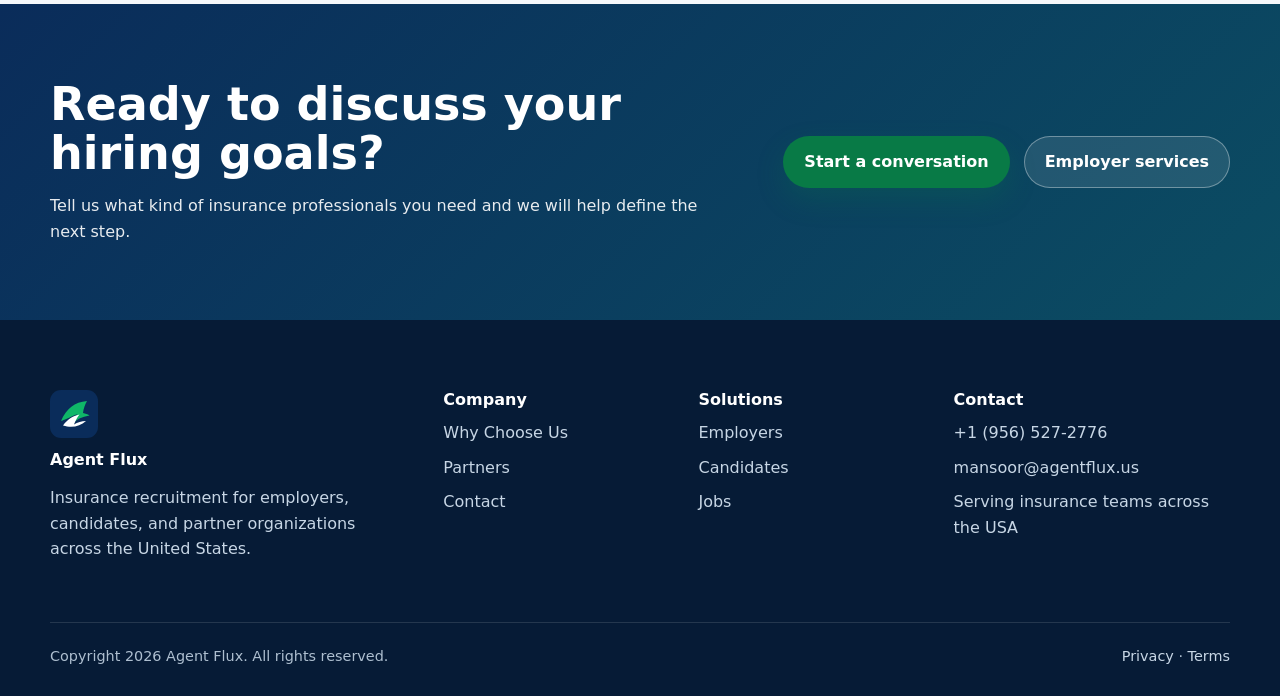
==== commit fc3b9c33: "sixth" ====
--- a/index.html
+++ b/index.html
@@ -1,522 +1,160 @@
-<!DOCTYPE html>
-<html lang="en">
-
-<head>
-
-    <meta charset="UTF-8">
-    <meta name="viewport" content="width=device-width, initial-scale=1.0">
-
-    <title>Agent Flux | Insurance Recruitment Solutions</title>
-
-    <meta name="description"
-        content="Agent Flux connects insurance companies with top insurance professionals across the United States.">
-
-    <!-- Google Font -->
-    <link rel="preconnect" href="https://fonts.googleapis.com">
-    <link rel="preconnect" href="https://fonts.gstatic.com" crossorigin>
-
-    <link href="https://fonts.googleapis.com/css2?family=Poppins:wght@300;400;500;600;700;800&display=swap"
-        rel="stylesheet">
-
-    <!-- Font Awesome -->
-    <link rel="stylesheet"
-        href="https://cdnjs.cloudflare.com/ajax/libs/font-awesome/6.7.2/css/all.min.css">
-
-    <!-- CSS -->
-    <link rel="stylesheet" href="css/style.css">
-
-    <!-- Favicon -->
-    <link rel="icon" href="images/logo.png">
-
-</head>
-
-<body>
-
-<!-- ================= HEADER TOP ================= -->
-
-<div class="top-bar">
-
-    <div class="container">
-
-        <div class="top-left">
-
-            <span>
-                <i class="fa-solid fa-phone"></i>
-                +1 (956) 527-2776
-            </span>
-
-            <span>
-                <i class="fa-solid fa-envelope"></i>
-                mansoor@agentflux.us
-            </span>
-
-        </div>
-
-        <div class="top-right">
-
-            <a href="#"><i class="fab fa-facebook-f"></i></a>
-
-            <a href="#"><i class="fab fa-linkedin-in"></i></a>
-
-            <a href="#"><i class="fab fa-instagram"></i></a>
-
-        </div>
-
-    </div>
-
-</div>
-
-<!-- ================= NAVIGATION ================= -->
-
-<header>
-
-    <div class="container nav-container">
-
-        <a href="index.html" class="logo">
-
-            <img src="images/logo.png" alt="Agent Flux Logo">
-
-            <span>Agent Flux</span>
-
-        </a>
-
-        <nav>
-
-            <ul>
-
-                <li><a class="active" href="index.html">Home</a></li>
-
-                <li><a href="about.html">Why Choose Us</a></li>
-
-                <li><a href="employers.html">Employers</a></li>
-
-                <li><a href="candidates.html">Candidates</a></li>
-
-                <li><a href="jobs.html">Jobs</a></li>
-
-                <li><a href="partners.html">Partners</a></li>
-
-                <li><a href="contact.html">Contact</a></li>
-
-            </ul>
-
-        </nav>
-
-        <div class="menu-btn">
-
-            <i class="fa-solid fa-bars"></i>
-
-        </div>
-
-    </div>
-
-</header>
-
-<!-- ================= HERO ================= -->
-
-<section class="hero">
-
-    <div class="container hero-container">
-
-        <div class="hero-text">
-
-            <span class="hero-subtitle">
-
-                Trusted Insurance Recruitment
-
-            </span>
-
-            <h1>
-
-                Connecting Insurance Companies
-                With Exceptional Talent
-
-            </h1>
-
-            <p>
-
-                Agent Flux helps insurance companies
-                recruit licensed professionals quickly,
-                efficiently, and professionally across
-                the United States.
-
-            </p>
-
-            <div class="hero-buttons">
-
-                <a href="employers.html" class="btn btn-primary">
-
-                    Hire Talent
-
-                </a>
-
-                <a href="jobs.html" class="btn btn-outline">
-
-                    Find Jobs
-
-                </a>
-
-            </div>
-
-        </div>
-
-        <div class="hero-image">
-
-            <img src="images/hero.jpg"
-                alt="Insurance Recruitment">
-
-        </div>
-
-    </div>
-
-</section>
-
-<!-- ================= STATISTICS ================= -->
-
-<section class="stats">
-
-    <div class="container stats-grid">
-
-        <div class="stat-card">
-
-            <h2>300k+</h2>
-
-            <p>Qualified Candidates</p>
-
-        </div>
-
-        <div class="stat-card">
-
-            <h2>70,000+</h2>
-
-            <p>Successful Placements</p>
-
-        </div>
-
-        <div class="stat-card">
-
-            <h2>50+</h2>
-
-            <p>Insurance Partners</p>
-
-        </div>
-
-        <div class="stat-card">
-
-            <h2>24/7</h2>
-
-            <p>Recruitment Support</p>
-
-        </div>
-
-    </div>
-
-</section>
-<!-- ================= SERVICES ================= -->
-
-<section class="services">
-
-    <div class="container">
-
-        <div class="section-header">
-
-            <span>What We Do</span>
-
-            <h2>Recruitment Solutions Built for Insurance Companies</h2>
-
-            <p>
-
-                We help employers recruit top-performing insurance professionals
-                while helping candidates find rewarding career opportunities.
-
-            </p>
-
-        </div>
-
-        <div class="services-grid">
-
-            <div class="service-card">
-
-                <i class="fa-solid fa-user-tie"></i>
-
-                <h3>Professional Recruitment</h3>
-
-                <p>
-
-                    We connect employers with licensed insurance professionals
-                    across multiple insurance sectors.
-
-                </p>
-
-            </div>
-
-            <div class="service-card">
-
-                <i class="fa-solid fa-users"></i>
-
-                <h3>Talent Network</h3>
-
-                <p>
-
-                    Access a growing network of experienced insurance agents
-                    ready for new opportunities.
-
-                </p>
-
-            </div>
-
-            <div class="service-card">
-
-                <i class="fa-solid fa-file-contract"></i>
-
-                <h3>Hiring Support</h3>
-
-                <p>
-
-                    Our recruitment specialists guide employers through every
-                    stage of the hiring process.
-
-                </p>
-
-            </div>
-
-            <div class="service-card">
-
-                <i class="fa-solid fa-chart-line"></i>
-
-                <h3>Business Growth</h3>
-
-                <p>
-
-                    Helping insurance organizations build stronger sales teams
-                    through quality recruitment.
-
-                </p>
-
-            </div>
-
-        </div>
-
-    </div>
-
-</section>
-
-<!-- ================= ABOUT PREVIEW ================= -->
-
-<section class="about-preview">
-
-    <div class="container about-grid">
-
-        <div class="about-image">
-
-            <img src="images/about.jpg" alt="About Agent Flux">
-
-        </div>
-
-        <div class="about-content">
-
-            <span class="section-tag">
-
-                Why Choose Agent Flux
-
-            </span>
-
-            <h2>
-
-                Recruitment Focused on Quality,
-                Speed and Trust
-
-            </h2>
-
-            <p>
-
-                Agent Flux specializes in insurance recruitment by connecting
-                employers with highly qualified professionals. We focus on
-                building long-term partnerships that benefit both companies
-                and candidates.
-
-            </p>
-
-            <ul class="about-list">
-
-                <li>
-
-                    <i class="fa-solid fa-circle-check"></i>
-
-                    Fast Recruitment Process
-
-                </li>
-
-                <li>
-
-                    <i class="fa-solid fa-circle-check"></i>
-
-                    Licensed Insurance Professionals
-
-                </li>
-
-                <li>
-
-                    <i class="fa-solid fa-circle-check"></i>
-
-                    Dedicated Recruitment Team
-
-                </li>
-
-                <li>
-
-                    <i class="fa-solid fa-circle-check"></i>
-
-                    24/7 Employer Support
-
-                </li>
-
-            </ul>
-
-            <a href="about.html" class="btn btn-primary">
-
-                Learn More
-
-            </a>
-
-        </div>
-
-    </div>
-
-</section>
-
-<!-- ================= CALL TO ACTION ================= -->
-
-<section class="cta">
-
-    <div class="container">
-
-        <h2>
-
-            Looking for Top Insurance Talent?
-
-        </h2>
-
-        <p>
-
-            Let Agent Flux help you recruit exceptional professionals
-            and grow your insurance business.
-
-        </p>
-
-        <div class="cta-buttons">
-
-            <a href="employers.html" class="btn btn-primary">
-
-                Hire Talent
-
-            </a>
-
-            <a href="contact.html" class="btn btn-outline">
-
-                Contact Us
-
-            </a>
-
-        </div>
-
-    </div>
-
-</section>
-<!-- ================= FOOTER ================= -->
-
-<footer>
-
-    <div class="container footer-grid">
-
-        <div class="footer-about">
-
-            <img src="images/logo.png" alt="Agent Flux Logo" class="footer-logo">
-
-            <h3>Agent Flux</h3>
-
-            <p>
-
-                Agent Flux is committed to helping insurance companies
-                recruit exceptional professionals while helping talented
-                candidates build successful careers.
-
-            </p>
-
-        </div>
-
-        <div class="footer-links">
-
-            <h3>Quick Links</h3>
-
-            <ul>
-
-                <li><a href="index.html">Home</a></li>
-
-                <li><a href="about.html">Why Choose Us</a></li>
-
-                <li><a href="employers.html">Employers</a></li>
-
-                <li><a href="candidates.html">Candidates</a></li>
-
-                <li><a href="jobs.html">Jobs</a></li>
-
-                <li><a href="partners.html">Partners</a></li>
-
-                <li><a href="contact.html">Contact</a></li>
-
-            </ul>
-
-        </div>
-
-        <div class="footer-contact">
-
-            <h3>Need More Information?</h3>
-
-            <p>
-
-                <strong>Contact Person:</strong><br>
-
-                Mansoor
-
-            </p>
-
-            <p>
-
-                <strong>Phone:</strong><br>
-
-                +1 (956) 527-2776
-
-            </p>
-
-            <p>
-
-                <strong>Email:</strong><br>
-
-                mansoor@agentflux.us
-
-            </p>
-
-        </div>
-
-    </div>
-
-    <div class="copyright">
-
-        <p>
-
-            © 2026 Agent Flux. All Rights Reserved.
-
-        </p>
-
-    </div>
-
-</footer>
-
-<!-- JavaScript -->
-
-<script src="js/script.js"></script>
-
-</body>
-
-</html>+<!doctype html>
+<html lang="en">
+<head>
+  <meta charset="utf-8">
+  <meta name="viewport" content="width=device-width, initial-scale=1">
+  <title>Agent Flux | Insurance Recruitment for Growing Teams</title>
+  <meta name="description" content="Agent Flux helps insurance organizations hire licensed agents, sales leaders, and insurance professionals across the United States.">
+  <link rel="canonical" href="https://agentflux.us/">
+  <meta property="og:title" content="Agent Flux | Insurance Recruitment for Growing Teams">
+  <meta property="og:description" content="Hire qualified insurance professionals faster with Agent Flux.">
+  <meta property="og:type" content="website">
+  <meta property="og:url" content="https://agentflux.us/">
+  <meta property="og:image" content="https://agentflux.us/images/hero.jpg">
+  <meta name="twitter:card" content="summary_large_image">
+  <link rel="icon" href="images/agent-flux-mark.svg" type="image/svg+xml">
+  <link rel="stylesheet" href="css/style.css">
+  <script type="application/ld+json">
+  {"@context":"https://schema.org","@type":"Organization","name":"Agent Flux","url":"https://agentflux.us/","logo":"https://agentflux.us/images/agent-flux-mark.svg","email":"mansoor@agentflux.us","telephone":"+1-956-527-2776","areaServed":"US","sameAs":[]}
+  </script>
+</head>
+<body>
+  <a class="skip-link" href="#main">Skip to content</a>
+  <div class="top-bar">
+    <div class="container top-bar__inner">
+      <div class="contact-strip">
+        <a href="tel:+19565272776">+1 (956) 527-2776</a>
+        <a href="mailto:mansoor@agentflux.us">mansoor@agentflux.us</a>
+      </div>
+      <div class="social-links" aria-label="Social links">
+        <a href="https://www.linkedin.com/" aria-label="Agent Flux on LinkedIn">in</a>
+        <a href="https://www.facebook.com/" aria-label="Agent Flux on Facebook">f</a>
+        <a href="https://www.instagram.com/" aria-label="Agent Flux on Instagram">ig</a>
+      </div>
+    </div>
+  </div>
+  <header class="site-header">
+    <div class="container nav-shell">
+      <a class="logo" href="index.html" aria-label="Agent Flux home">
+        <img src="images/agent-flux-mark.svg" width="44" height="44" alt="">
+        <span>Agent Flux</span>
+      </a>
+      <button class="menu-toggle" type="button" data-menu-toggle aria-expanded="false" aria-controls="site-nav" aria-label="Open navigation"><span></span></button>
+      <nav class="site-nav" id="site-nav" data-site-nav aria-label="Primary navigation">
+        <a class="active" href="index.html">Home</a>
+        <a href="about.html">Why Choose Us</a>
+        <a href="employers.html">Employers</a>
+        <a href="candidates.html">Candidates</a>
+        <a href="jobs.html">Jobs</a>
+        <a href="partners.html">Partners</a>
+        <a href="contact.html">Contact</a>
+      </nav>
+    </div>
+  </header>
+  <main id="main">
+    <section class="hero">
+      <div class="container hero-grid">
+        <div>
+          <span class="eyebrow">Insurance recruitment</span>
+          <h1>Hire proven insurance talent without slowing your team down.</h1>
+          <p class="lead">Agent Flux connects insurance companies with licensed agents, sales specialists, managers, and growth-minded professionals across the United States.</p>
+          <div class="hero-actions">
+            <a class="btn btn-primary" href="contact.html">Request talent</a>
+            <a class="btn btn-secondary" href="jobs.html">Explore opportunities</a>
+          </div>
+        </div>
+        <div class="visual-card">
+          <img src="images/hero.jpg" width="554" height="554" alt="Insurance recruitment strategy graphic" fetchpriority="high">
+          <div class="metric-ribbon" aria-label="Agent Flux impact metrics">
+            <div class="metric-chip"><strong>300k+</strong><span>profiles</span></div>
+            <div class="metric-chip"><strong>50+</strong><span>partners</span></div>
+            <div class="metric-chip"><strong>24/7</strong><span>support</span></div>
+          </div>
+        </div>
+      </div>
+    </section>
+
+    <section class="section-alt">
+      <div class="container stats-row">
+        <div class="stat"><strong>300k+</strong><span>Candidate profiles</span></div>
+        <div class="stat"><strong>70k+</strong><span>Placement network</span></div>
+        <div class="stat"><strong>50+</strong><span>Insurance partners</span></div>
+        <div class="stat"><strong>US</strong><span>Nationwide coverage</span></div>
+      </div>
+    </section>
+
+    <section>
+      <div class="container">
+        <div class="section-head center">
+          <span class="section-kicker">What we do</span>
+          <h2>Recruitment built for insurance organizations.</h2>
+          <p class="lead">From urgent sales hiring to long-term team expansion, Agent Flux gives employers and candidates a clearer path to the right match.</p>
+        </div>
+        <div class="grid grid-4">
+          <article class="card"><span class="icon-badge">01</span><h3>Licensed talent search</h3><p>Connect with insurance professionals who match role, market, licensing, and growth requirements.</p></article>
+          <article class="card"><span class="icon-badge">02</span><h3>Employer intake</h3><p>Clarify territory, compensation model, experience needs, and hiring urgency before outreach begins.</p></article>
+          <article class="card"><span class="icon-badge">03</span><h3>Candidate guidance</h3><p>Help professionals evaluate opportunities and move through the process with confidence.</p></article>
+          <article class="card"><span class="icon-badge">04</span><h3>Hiring coordination</h3><p>Support communication, interviews, and next steps so teams do not lose qualified candidates.</p></article>
+        </div>
+      </div>
+    </section>
+
+    <section class="section-alt">
+      <div class="container split">
+        <div>
+          <span class="section-kicker">Why Agent Flux</span>
+          <h2>Focused recruiting for a specialized market.</h2>
+          <p class="lead">Insurance hiring requires speed, trust, and familiarity with producer-driven roles. Agent Flux keeps the search practical, targeted, and aligned with business goals.</p>
+          <ul class="check-list">
+            <li>Employer and candidate workflows designed around insurance roles.</li>
+            <li>Clear communication for hiring teams and applicants.</li>
+            <li>Nationwide reach with a relationship-first recruiting model.</li>
+            <li>Dedicated contact instead of anonymous job board traffic.</li>
+          </ul>
+        </div>
+        <img src="images/employer-team.jpg" width="689" height="350" loading="lazy" decoding="async" alt="Insurance employer team discussing hiring priorities">
+      </div>
+    </section>
+
+    <section>
+      <div class="container">
+        <div class="section-head center">
+          <span class="section-kicker">Partner network</span>
+          <h2>Connected to recognizable insurance brands.</h2>
+          <p class="lead">Partner logos are presented as trust signals and should be linked to verified relationships during the next content pass.</p>
+        </div>
+        <div class="logos" aria-label="Insurance partner logos">
+          <a class="logo-card" href="partners.html"><img src="images/partners/aig.png" width="612" height="500" loading="lazy" alt="AIG"></a>
+          <a class="logo-card" href="partners.html"><img src="images/partners/allstate.png" width="657" height="387" loading="lazy" alt="Allstate"></a>
+          <a class="logo-card" href="partners.html"><img src="images/partners/chubb.png" width="592" height="337" loading="lazy" alt="Chubb"></a>
+          <a class="logo-card" href="partners.html"><img src="images/partners/prudential.png" width="738" height="414" loading="lazy" alt="Prudential"></a>
+          <a class="logo-card" href="partners.html"><img src="images/partners/usaa.png" width="738" height="414" loading="lazy" alt="USAA"></a>
+        </div>
+      </div>
+    </section>
+
+    <section class="cta">
+      <div class="container cta-grid">
+        <div>
+          <h2>Ready to discuss your hiring goals?</h2>
+          <p>Tell us what kind of insurance professionals you need and we will help define the next step.</p>
+        </div>
+        <div class="cta-actions">
+          <a class="btn btn-primary" href="contact.html">Start a conversation</a>
+          <a class="btn btn-secondary" href="employers.html">Employer services</a>
+        </div>
+      </div>
+    </section>
+  </main>
+  <footer class="site-footer">
+    <div class="container footer-grid">
+      <div class="footer-brand"><img src="images/agent-flux-mark.svg" width="48" height="48" alt=""><h2>Agent Flux</h2><p>Insurance recruitment for employers, candidates, and partner organizations across the United States.</p></div>
+      <div><h3>Company</h3><ul><li><a href="about.html">Why Choose Us</a></li><li><a href="partners.html">Partners</a></li><li><a href="contact.html">Contact</a></li></ul></div>
+      <div><h3>Solutions</h3><ul><li><a href="employers.html">Employers</a></li><li><a href="candidates.html">Candidates</a></li><li><a href="jobs.html">Jobs</a></li></ul></div>
+      <div><h3>Contact</h3><ul><li><a href="tel:+19565272776">+1 (956) 527-2776</a></li><li><a href="mailto:mansoor@agentflux.us">mansoor@agentflux.us</a></li><li>Serving insurance teams across the USA</li></ul></div>
+    </div>
+    <div class="container footer-bottom"><span>Copyright 2026 Agent Flux. All rights reserved.</span><span><a href="privacy.html">Privacy</a> · <a href="terms.html">Terms</a></span></div>
+  </footer>
+  <script src="js/script.js" defer></script>
+</body>
+</html>
--- a/css/style.css
+++ b/css/style.css
@@ -1,905 +1,1021 @@
-/* ==========================================
-   AGENT FLUX
-   Main Stylesheet
-========================================== */
-
-*{
-    margin:0;
-    padding:0;
-    box-sizing:border-box;
-}
-
-html{
-    scroll-behavior:smooth;
-}
-
-body{
-    font-family:'Poppins',sans-serif;
-    background:#f7f9fc;
-    color:#222;
-    line-height:1.7;
-    overflow-x:hidden;
-}
-
-img{
-    max-width:100%;
-    display:block;
-}
-
-a{
-    text-decoration:none;
-    transition:.3s;
-}
-
-ul{
-    list-style:none;
-}
-
-.container{
-    width:90%;
-    max-width:1300px;
-    margin:auto;
-}
-
-/*========================
-TOP BAR
-=========================*/
-
-.top-bar{
-
-    background:#0a2c5a;
-
-    color:white;
-
-    padding:12px 0;
-
-    font-size:15px;
-
-}
-
-.top-bar .container{
-
-    display:flex;
-
-    justify-content:space-between;
-
-    align-items:center;
-
-    flex-wrap:wrap;
-
-}
-
-.top-left{
-
-    display:flex;
-
-    gap:25px;
-
-}
-
-.top-left span{
-
-    display:flex;
-
-    align-items:center;
-
-    gap:8px;
-
-}
-
-.top-right{
-
-    display:flex;
-
-    gap:15px;
-
-}
-
-.top-right a{
-
-    color:white;
-
-    width:38px;
-
-    height:38px;
-
-    display:flex;
-
-    align-items:center;
-
-    justify-content:center;
-
-    border-radius:50%;
-
-    background:rgba(255,255,255,.15);
-
-}
-
-.top-right a:hover{
-
-    background:#16c56d;
-
-    transform:translateY(-4px);
-
-}
-
-/*========================
-HEADER
-=========================*/
-
-header{
-
-    background:white;
-
-    position:sticky;
-
-    top:0;
-
-    z-index:999;
-
-    box-shadow:0 5px 20px rgba(0,0,0,.08);
-
-}
-
-.nav-container{
-
-    display:flex;
-
-    justify-content:space-between;
-
-    align-items:center;
-
-    padding:18px 0;
-
-}
-
-.logo{
-
-    display:flex;
-
-    align-items:center;
-
-    gap:12px;
-
-    color:#0a2c5a;
-
-    font-size:28px;
-
-    font-weight:700;
-
-}
-
-.logo img{
-
-    width:58px;
-
-}
-
-nav ul{
-
-    display:flex;
-
-    gap:32px;
-
-}
-
-nav ul li a{
-
-    color:#333;
-
-    font-weight:600;
-
-    position:relative;
-
-}
-
-nav ul li a::after{
-
-    content:"";
-
-    position:absolute;
-
-    left:0;
-
-    bottom:-8px;
-
-    width:0;
-
-    height:3px;
-
-    background:#16c56d;
-
-    transition:.3s;
-
-}
-
-nav ul li a:hover::after,
-
-nav ul li a.active::after{
-
-    width:100%;
-
-}
-
-nav ul li a:hover,
-
-nav ul li a.active{
-
-    color:#16c56d;
-
-}
-
-.menu-btn{
-
-    display:none;
-
-    font-size:28px;
-
-    cursor:pointer;
-
-}
-
-/*========================
-HERO
-=========================*/
-
-.hero{
-
-    padding:90px 0;
-
-    background:linear-gradient(135deg,#eef6ff,#ffffff);
-
-}
-
-.hero-container{
-
-    display:grid;
-
-    grid-template-columns:1fr 1fr;
-
-    gap:60px;
-
-    align-items:center;
-
-}
-
-.hero-subtitle{
-
-    display:inline-block;
-
-    color:#16c56d;
-
-    font-weight:700;
-
-    margin-bottom:15px;
-
-}
-
-.hero-text h1{
-
-    font-size:56px;
-
-    line-height:1.15;
-
-    color:#0a2c5a;
-
-    margin-bottom:20px;
-
-}
-
-.hero-text p{
-
-    font-size:18px;
-
-    color:#555;
-
-    margin-bottom:35px;
-
-}
-
-.hero-image img{
-
-    border-radius:25px;
-
-    box-shadow:0 20px 40px rgba(0,0,0,.12);
-
-}
-
-/*========================
-BUTTONS
-=========================*/
-
-.hero-buttons{
-
-    display:flex;
-
-    gap:20px;
-
-}
-
-.btn{
-
-    display:inline-block;
-
-    padding:15px 34px;
-
-    border-radius:50px;
-
-    font-weight:600;
-
-}
-
-.btn-primary{
-
-    background:#16c56d;
-
-    color:white;
-
-}
-
-.btn-primary:hover{
-
-    background:#11a85c;
-
-    transform:translateY(-4px);
-
-}
-
-.btn-outline{
-
-    border:2px solid #16c56d;
-
-    color:#16c56d;
-
-}
-
-.btn-outline:hover{
-
-    background:#16c56d;
-
-    color:white;
-
-}
-/*========================
-STATISTICS
-=========================*/
-
-.stats{
-
-    padding:80px 0;
-
-    background:white;
-
-}
-
-.stats-grid{
-
-    display:grid;
-
-    grid-template-columns:repeat(auto-fit,minmax(220px,1fr));
-
-    gap:30px;
-
-}
-
-.stat-card{
-
-    background:#fff;
-
-    padding:35px 25px;
-
-    text-align:center;
-
-    border-radius:20px;
-
-    box-shadow:0 15px 40px rgba(0,0,0,.08);
-
-    transition:.35s;
-
-}
-
-.stat-card:hover{
-
-    transform:translateY(-10px);
-
-    box-shadow:0 20px 45px rgba(0,0,0,.15);
-
-}
-
-.stat-card h2{
-
-    font-size:42px;
-
-    color:#16c56d;
-
-    margin-bottom:10px;
-
-}
-
-.stat-card p{
-
-    color:#555;
-
-    font-size:17px;
-
-}
-
-/*========================
-SECTION HEADER
-=========================*/
-
-.section-header{
-
-    text-align:center;
-
-    margin-bottom:60px;
-
-}
-
-.section-header span{
-
-    color:#16c56d;
-
-    font-weight:700;
-
-    text-transform:uppercase;
-
-    letter-spacing:1px;
-
-}
-
-.section-header h2{
-
-    margin-top:15px;
-
-    font-size:42px;
-
-    color:#0a2c5a;
-
-}
-
-.section-header p{
-
-    max-width:750px;
-
-    margin:20px auto 0;
-
-    color:#666;
-
-    font-size:17px;
-
-}
-
-/*========================
-SERVICES
-=========================*/
-
-.services{
-
-    padding:100px 0;
-
-    background:#f7f9fc;
-
-}
-
-.services-grid{
-
-    display:grid;
-
-    grid-template-columns:repeat(auto-fit,minmax(260px,1fr));
-
-    gap:30px;
-
-}
-
-.service-card{
-
-    background:white;
-
-    padding:40px 30px;
-
-    border-radius:20px;
-
-    text-align:center;
-
-    transition:.35s;
-
-    box-shadow:0 15px 35px rgba(0,0,0,.08);
-
-}
-
-.service-card:hover{
-
-    transform:translateY(-12px);
-
-    box-shadow:0 20px 45px rgba(0,0,0,.15);
-
-}
-
-.service-card i{
-
-    font-size:50px;
-
-    color:#16c56d;
-
-    margin-bottom:25px;
-
-}
-
-.service-card h3{
-
-    margin-bottom:15px;
-
-    color:#0a2c5a;
-
-}
-
-.service-card p{
-
-    color:#666;
-
-}
-
-/*========================
-ABOUT PREVIEW
-=========================*/
-
-.about-preview{
-
-    padding:100px 0;
-
-    background:white;
-
-}
-
-.about-grid{
-
-    display:grid;
-
-    grid-template-columns:1fr 1fr;
-
-    gap:60px;
-
-    align-items:center;
-
-}
-
-.about-image img{
-
-    border-radius:25px;
-
-    box-shadow:0 20px 45px rgba(0,0,0,.15);
-
-}
-
-.section-tag{
-
-    color:#16c56d;
-
-    font-weight:700;
-
-    text-transform:uppercase;
-
-}
-
-.about-content h2{
-
-    margin:20px 0;
-
-    font-size:42px;
-
-    color:#0a2c5a;
-
-}
-
-.about-content p{
-
-    color:#666;
-
-    margin-bottom:25px;
-
-}
-
-.about-list{
-
-    margin-bottom:35px;
-
-}
-
-.about-list li{
-
-    display:flex;
-
-    align-items:center;
-
-    gap:12px;
-
-    margin-bottom:15px;
-
-    color:#444;
-
-}
-
-.about-list i{
-
-    color:#16c56d;
-
-}
-/*========================
-CALL TO ACTION
-=========================*/
-
-.cta{
-
-    padding:100px 0;
-
-    background:linear-gradient(135deg,#0a2c5a,#144b8b);
-
-    color:#fff;
-
-    text-align:center;
-
-}
-
-.cta h2{
-
-    font-size:46px;
-
-    margin-bottom:20px;
-
-}
-
-.cta p{
-
-    max-width:700px;
-
-    margin:0 auto 35px;
-
-    font-size:18px;
-
-    opacity:.95;
-
-}
-
-.cta-buttons{
-
-    display:flex;
-
-    justify-content:center;
-
-    gap:20px;
-
-    flex-wrap:wrap;
-
-}
-
-/*========================
-FOOTER
-=========================*/
-
-footer{
-
-    background:#061b36;
-
-    color:#fff;
-
-    padding:80px 0 30px;
-
-}
-
-.footer-grid{
-
-    display:grid;
-
-    grid-template-columns:repeat(auto-fit,minmax(260px,1fr));
-
-    gap:40px;
-
-    margin-bottom:40px;
-
-}
-
-.footer-logo{
-
-    width:70px;
-
-    margin-bottom:15px;
-
-}
-
-.footer-about h3,
-.footer-links h3,
-.footer-contact h3{
-
-    margin-bottom:20px;
-
-    color:#16c56d;
-
-}
-
-.footer-about p,
-.footer-contact p{
-
-    color:#d8d8d8;
-
-}
-
-.footer-links ul li{
-
-    margin-bottom:12px;
-
-}
-
-.footer-links ul li a{
-
-    color:#d8d8d8;
-
-}
-
-.footer-links ul li a:hover{
-
-    color:#16c56d;
-
-    padding-left:8px;
-
-}
-
-.copyright{
-
-    border-top:1px solid rgba(255,255,255,.12);
-
-    text-align:center;
-
-    padding-top:20px;
-
-    color:#bbb;
-
-    font-size:15px;
-
-}
-
-/*========================
-ANIMATIONS
-=========================*/
-
-.hero-image img,
-.about-image img,
-.service-card,
-.stat-card{
-
-    transition:.4s ease;
-
-}
-
-.hero-image img:hover,
-.about-image img:hover{
-
-    transform:scale(1.03);
-
-}
-
-@keyframes fadeUp{
-
-    from{
-
-        opacity:0;
-
-        transform:translateY(40px);
-
-    }
-
-    to{
-
-        opacity:1;
-
-        transform:translateY(0);
-
-    }
-
-}
-
-.hero-text,
-.hero-image,
-.service-card,
-.stat-card,
-.about-content{
-
-    animation:fadeUp .8s ease;
-
-}
-
-/*========================
-RESPONSIVE
-=========================*/
-
-@media(max-width:992px){
-
-.hero-container,
-.about-grid{
-
-    grid-template-columns:1fr;
-
-    text-align:center;
-
-}
-
-.hero-buttons{
-
-    justify-content:center;
-
-}
-
-.about-list li{
-
-    justify-content:center;
-
-}
-
-nav{
-
-    display:none;
-
-}
-
-.menu-btn{
-
-    display:block;
-
-}
-
-}
-
-@media(max-width:768px){
-
-.hero-text h1{
-
-    font-size:38px;
-
-}
-
-.section-header h2,
-.about-content h2,
-.cta h2{
-
-    font-size:32px;
-
-}
-
-.top-bar .container{
-
-    flex-direction:column;
-
-    gap:12px;
-
-}
-
-.top-left{
-
-    justify-content:center;
-
-}
-
-.stats-grid,
-.services-grid,
-.footer-grid{
-
-    grid-template-columns:1fr;
-
-}
-
-.btn{
-
-    width:100%;
-
-    text-align:center;
-
-}
-
-.hero-buttons,
-.cta-buttons{
-
-    flex-direction:column;
-
-}
-
-}+/* Agent Flux modern static site */
+
+:root {
+  color-scheme: light;
+  --bg: #f6f8fb;
+  --surface: #ffffff;
+  --surface-alt: #eef4f8;
+  --ink: #0b1f3a;
+  --muted: #526173;
+  --subtle: #718095;
+  --line: #dce5ee;
+  --brand: #0a2c5a;
+  --brand-2: #123f79;
+  --accent: #087a46;
+  --accent-2: #0fb768;
+  --warning: #b45309;
+  --radius-sm: 8px;
+  --radius: 14px;
+  --radius-lg: 22px;
+  --shadow-sm: 0 8px 24px rgba(12, 31, 58, 0.08);
+  --shadow: 0 18px 48px rgba(12, 31, 58, 0.12);
+  --max: 1180px;
+}
+
+* {
+  box-sizing: border-box;
+}
+
+html {
+  scroll-behavior: smooth;
+}
+
+body {
+  margin: 0;
+  font-family: Inter, ui-sans-serif, system-ui, -apple-system, BlinkMacSystemFont, "Segoe UI", sans-serif;
+  color: var(--ink);
+  background: var(--bg);
+  line-height: 1.6;
+  text-rendering: optimizeLegibility;
+}
+
+body.nav-open {
+  overflow: hidden;
+}
+
+img {
+  display: block;
+  max-width: 100%;
+  height: auto;
+}
+
+a {
+  color: inherit;
+  text-decoration: none;
+}
+
+button,
+input,
+textarea,
+select {
+  font: inherit;
+}
+
+button {
+  cursor: pointer;
+}
+
+:focus-visible {
+  outline: 3px solid rgba(8, 122, 70, 0.45);
+  outline-offset: 3px;
+}
+
+.skip-link {
+  position: fixed;
+  left: 16px;
+  top: 16px;
+  z-index: 1000;
+  padding: 10px 14px;
+  border-radius: var(--radius-sm);
+  background: var(--ink);
+  color: #fff;
+  transform: translateY(-140%);
+  transition: transform 0.2s ease;
+}
+
+.skip-link:focus {
+  transform: translateY(0);
+}
+
+.container {
+  width: min(calc(100% - 40px), var(--max));
+  margin-inline: auto;
+}
+
+.top-bar {
+  background: #071f43;
+  color: #f6fbff;
+  font-size: 0.92rem;
+}
+
+.top-bar__inner {
+  min-height: 44px;
+  display: flex;
+  align-items: center;
+  justify-content: space-between;
+  gap: 16px;
+}
+
+.contact-strip,
+.social-links {
+  display: flex;
+  flex-wrap: wrap;
+  align-items: center;
+  gap: 14px;
+}
+
+.contact-strip a,
+.social-links a {
+  color: #f6fbff;
+  opacity: 0.94;
+}
+
+.social-links a {
+  display: inline-flex;
+  width: 34px;
+  height: 34px;
+  align-items: center;
+  justify-content: center;
+  border-radius: 999px;
+  background: rgba(255, 255, 255, 0.12);
+  font-weight: 700;
+}
+
+.site-header {
+  position: sticky;
+  top: 0;
+  z-index: 50;
+  background: rgba(255, 255, 255, 0.94);
+  border-bottom: 1px solid rgba(220, 229, 238, 0.8);
+  backdrop-filter: blur(14px);
+}
+
+.nav-shell {
+  display: flex;
+  min-height: 76px;
+  align-items: center;
+  justify-content: space-between;
+  gap: 24px;
+}
+
+.logo {
+  display: inline-flex;
+  align-items: center;
+  gap: 12px;
+  color: var(--brand);
+  font-weight: 800;
+  font-size: 1.42rem;
+  letter-spacing: 0;
+  white-space: nowrap;
+}
+
+.logo img {
+  width: 44px;
+  height: 44px;
+}
+
+.site-nav {
+  display: flex;
+  align-items: center;
+  gap: 6px;
+}
+
+.site-nav a {
+  position: relative;
+  padding: 11px 12px;
+  border-radius: 999px;
+  color: #263448;
+  font-weight: 700;
+  font-size: 0.94rem;
+}
+
+.site-nav a:hover,
+.site-nav a.active {
+  color: var(--accent);
+  background: #eaf7f0;
+}
+
+.menu-toggle {
+  display: none;
+  width: 44px;
+  height: 44px;
+  align-items: center;
+  justify-content: center;
+  border: 1px solid var(--line);
+  border-radius: var(--radius-sm);
+  background: #fff;
+  color: var(--ink);
+}
+
+.menu-toggle span {
+  position: relative;
+  width: 21px;
+  height: 2px;
+  background: currentColor;
+  border-radius: 999px;
+}
+
+.menu-toggle span::before,
+.menu-toggle span::after {
+  content: "";
+  position: absolute;
+  left: 0;
+  width: 21px;
+  height: 2px;
+  background: currentColor;
+  border-radius: 999px;
+}
+
+.menu-toggle span::before {
+  top: -7px;
+}
+
+.menu-toggle span::after {
+  top: 7px;
+}
+
+.hero {
+  padding: 84px 0 70px;
+  background:
+    radial-gradient(circle at 82% 8%, rgba(15, 183, 104, 0.16), transparent 34%),
+    linear-gradient(135deg, #f5f9fd 0%, #ffffff 54%, #eef6f2 100%);
+}
+
+.hero--compact {
+  padding-bottom: 58px;
+}
+
+.hero-grid {
+  display: grid;
+  grid-template-columns: minmax(0, 1.02fr) minmax(320px, 0.9fr);
+  align-items: center;
+  gap: 58px;
+}
+
+.eyebrow,
+.section-kicker {
+  display: inline-flex;
+  align-items: center;
+  gap: 8px;
+  color: var(--accent);
+  font-weight: 800;
+  font-size: 0.82rem;
+  letter-spacing: 0.08em;
+  text-transform: uppercase;
+}
+
+.eyebrow::before,
+.section-kicker::before {
+  content: "";
+  width: 28px;
+  height: 2px;
+  background: currentColor;
+}
+
+h1,
+h2,
+h3,
+p {
+  margin-top: 0;
+}
+
+h1 {
+  max-width: 820px;
+  margin-bottom: 22px;
+  font-size: clamp(2.55rem, 6vw, 4.9rem);
+  line-height: 0.98;
+  letter-spacing: 0;
+  color: var(--brand);
+}
+
+h2 {
+  margin-bottom: 16px;
+  color: var(--brand);
+  font-size: clamp(2rem, 3.6vw, 3.35rem);
+  line-height: 1.05;
+  letter-spacing: 0;
+}
+
+h3 {
+  margin-bottom: 10px;
+  color: var(--ink);
+  font-size: 1.12rem;
+  line-height: 1.25;
+}
+
+.lead {
+  max-width: 660px;
+  margin-bottom: 30px;
+  color: var(--muted);
+  font-size: clamp(1.06rem, 1.8vw, 1.24rem);
+}
+
+.hero-actions,
+.section-actions,
+.cta-actions {
+  display: flex;
+  flex-wrap: wrap;
+  gap: 14px;
+  align-items: center;
+}
+
+.btn {
+  display: inline-flex;
+  min-height: 48px;
+  align-items: center;
+  justify-content: center;
+  gap: 8px;
+  padding: 12px 20px;
+  border: 1px solid transparent;
+  border-radius: 999px;
+  font-weight: 800;
+  text-align: center;
+  transition: transform 0.18s ease, box-shadow 0.18s ease, background 0.18s ease, color 0.18s ease;
+}
+
+.btn:hover {
+  transform: translateY(-2px);
+}
+
+.btn-primary {
+  background: var(--accent);
+  color: #fff;
+  box-shadow: 0 12px 28px rgba(8, 122, 70, 0.24);
+}
+
+.btn-primary:hover {
+  background: #06673b;
+}
+
+.btn-secondary {
+  background: #fff;
+  color: var(--brand);
+  border-color: #c9d8e6;
+}
+
+.btn-secondary:hover {
+  border-color: var(--accent);
+  color: var(--accent);
+}
+
+.btn-ghost {
+  background: transparent;
+  color: var(--brand);
+}
+
+.visual-card {
+  position: relative;
+  overflow: hidden;
+  border: 1px solid rgba(220, 229, 238, 0.9);
+  border-radius: var(--radius-lg);
+  background: #fff;
+  box-shadow: var(--shadow);
+}
+
+.visual-card img {
+  width: 100%;
+  aspect-ratio: 4 / 3;
+  object-fit: cover;
+}
+
+.metric-ribbon {
+  position: absolute;
+  left: 18px;
+  right: 18px;
+  bottom: 18px;
+  display: grid;
+  grid-template-columns: repeat(3, 1fr);
+  gap: 10px;
+}
+
+.metric-chip {
+  padding: 12px 10px;
+  border-radius: 12px;
+  background: rgba(255, 255, 255, 0.92);
+  box-shadow: var(--shadow-sm);
+}
+
+.metric-chip strong {
+  display: block;
+  color: var(--accent);
+  font-size: 1.1rem;
+  line-height: 1;
+}
+
+.metric-chip span {
+  color: var(--muted);
+  font-size: 0.78rem;
+}
+
+section {
+  padding: 84px 0;
+}
+
+.section-alt {
+  background: #fff;
+}
+
+.section-head {
+  max-width: 780px;
+  margin-bottom: 42px;
+}
+
+.section-head.center {
+  margin-inline: auto;
+  text-align: center;
+}
+
+.section-head.center .section-kicker {
+  justify-content: center;
+}
+
+.section-head.center .section-kicker::before {
+  display: none;
+}
+
+.grid {
+  display: grid;
+  gap: 22px;
+}
+
+.grid-2 {
+  grid-template-columns: repeat(2, minmax(0, 1fr));
+}
+
+.grid-3 {
+  grid-template-columns: repeat(3, minmax(0, 1fr));
+}
+
+.grid-4 {
+  grid-template-columns: repeat(4, minmax(0, 1fr));
+}
+
+.card {
+  height: 100%;
+  padding: 26px;
+  border: 1px solid var(--line);
+  border-radius: var(--radius);
+  background: var(--surface);
+  box-shadow: var(--shadow-sm);
+}
+
+.card--quiet {
+  box-shadow: none;
+}
+
+.card p {
+  margin-bottom: 0;
+  color: var(--muted);
+}
+
+.icon-badge {
+  display: inline-flex;
+  width: 42px;
+  height: 42px;
+  align-items: center;
+  justify-content: center;
+  margin-bottom: 18px;
+  border-radius: 12px;
+  background: #e7f5ee;
+  color: var(--accent);
+  font-weight: 900;
+}
+
+.stats-row {
+  display: grid;
+  grid-template-columns: repeat(4, minmax(0, 1fr));
+  gap: 16px;
+}
+
+.stat {
+  padding: 24px;
+  border: 1px solid var(--line);
+  border-radius: var(--radius);
+  background: #fff;
+}
+
+.stat strong {
+  display: block;
+  margin-bottom: 4px;
+  color: var(--accent);
+  font-size: clamp(2rem, 4vw, 3rem);
+  line-height: 1;
+}
+
+.stat span {
+  color: var(--muted);
+  font-weight: 700;
+}
+
+.split {
+  display: grid;
+  grid-template-columns: minmax(0, 0.95fr) minmax(0, 1.05fr);
+  gap: 56px;
+  align-items: center;
+}
+
+.split img {
+  width: 100%;
+  aspect-ratio: 5 / 4;
+  object-fit: cover;
+  border-radius: var(--radius-lg);
+  box-shadow: var(--shadow);
+}
+
+.check-list {
+  display: grid;
+  gap: 13px;
+  padding: 0;
+  margin: 24px 0 0;
+  list-style: none;
+}
+
+.check-list li {
+  display: flex;
+  gap: 12px;
+  align-items: flex-start;
+  color: #344257;
+  font-weight: 650;
+}
+
+.check-list li::before {
+  content: "";
+  flex: 0 0 20px;
+  width: 20px;
+  height: 20px;
+  margin-top: 2px;
+  border-radius: 999px;
+  background: var(--accent);
+  box-shadow: inset 0 0 0 6px #dff4ea;
+}
+
+.process {
+  counter-reset: step;
+}
+
+.process .card {
+  position: relative;
+}
+
+.process .card::before {
+  counter-increment: step;
+  content: counter(step, decimal-leading-zero);
+  display: inline-flex;
+  width: 42px;
+  height: 42px;
+  align-items: center;
+  justify-content: center;
+  margin-bottom: 18px;
+  border-radius: 12px;
+  background: var(--brand);
+  color: #fff;
+  font-weight: 900;
+}
+
+.logos {
+  display: grid;
+  grid-template-columns: repeat(5, minmax(0, 1fr));
+  gap: 14px;
+}
+
+.logo-card {
+  display: flex;
+  min-height: 126px;
+  align-items: center;
+  justify-content: center;
+  padding: 22px;
+  border: 1px solid var(--line);
+  border-radius: var(--radius);
+  background: #fff;
+  filter: grayscale(0.2);
+  transition: transform 0.18s ease, border-color 0.18s ease, filter 0.18s ease;
+}
+
+.logo-card:hover {
+  transform: translateY(-3px);
+  border-color: rgba(8, 122, 70, 0.35);
+  filter: grayscale(0);
+}
+
+.logo-card img {
+  max-height: 62px;
+  object-fit: contain;
+}
+
+.job-card {
+  display: grid;
+  gap: 18px;
+}
+
+.job-meta {
+  display: flex;
+  flex-wrap: wrap;
+  gap: 8px;
+}
+
+.pill {
+  display: inline-flex;
+  align-items: center;
+  padding: 6px 10px;
+  border-radius: 999px;
+  background: #eef4f8;
+  color: #405069;
+  font-size: 0.82rem;
+  font-weight: 800;
+}
+
+.testimonial {
+  display: grid;
+  gap: 18px;
+}
+
+.quote {
+  color: #24344a;
+  font-size: 1.04rem;
+}
+
+.person {
+  color: var(--muted);
+  font-weight: 800;
+}
+
+.contact-panel {
+  display: grid;
+  grid-template-columns: minmax(0, 0.85fr) minmax(0, 1.15fr);
+  gap: 28px;
+  align-items: start;
+}
+
+.contact-box,
+.form-card {
+  padding: 30px;
+  border: 1px solid var(--line);
+  border-radius: var(--radius-lg);
+  background: #fff;
+  box-shadow: var(--shadow-sm);
+}
+
+.contact-methods {
+  display: grid;
+  gap: 14px;
+  margin-top: 24px;
+}
+
+.method {
+  padding: 16px;
+  border-radius: var(--radius);
+  background: #f4f8fb;
+}
+
+.method strong {
+  display: block;
+  color: var(--brand);
+}
+
+.method a,
+.method span {
+  color: var(--muted);
+}
+
+.form-grid {
+  display: grid;
+  grid-template-columns: repeat(2, minmax(0, 1fr));
+  gap: 16px;
+}
+
+.field {
+  display: grid;
+  gap: 7px;
+  margin-bottom: 16px;
+}
+
+.field.full {
+  grid-column: 1 / -1;
+}
+
+label {
+  color: #25334a;
+  font-weight: 800;
+}
+
+input,
+select,
+textarea {
+  width: 100%;
+  border: 1px solid #cbd7e4;
+  border-radius: 12px;
+  background: #fff;
+  color: var(--ink);
+  padding: 12px 14px;
+}
+
+textarea {
+  min-height: 150px;
+  resize: vertical;
+}
+
+.form-note,
+.form-status {
+  color: var(--muted);
+  font-size: 0.92rem;
+}
+
+.form-status {
+  min-height: 1.5em;
+  margin: 12px 0 0;
+  font-weight: 800;
+}
+
+.form-status.success {
+  color: var(--accent);
+}
+
+.form-status.error {
+  color: #b42318;
+}
+
+.faq {
+  display: grid;
+  gap: 12px;
+}
+
+.faq-item {
+  border: 1px solid var(--line);
+  border-radius: var(--radius);
+  background: #fff;
+  overflow: hidden;
+}
+
+.faq-question {
+  width: 100%;
+  display: flex;
+  align-items: center;
+  justify-content: space-between;
+  gap: 20px;
+  border: 0;
+  background: transparent;
+  color: var(--brand);
+  padding: 20px;
+  font-weight: 900;
+  text-align: left;
+}
+
+.faq-question::after {
+  content: "+";
+  flex: 0 0 auto;
+  font-size: 1.4rem;
+}
+
+.faq-question[aria-expanded="true"]::after {
+  content: "-";
+}
+
+.faq-answer {
+  display: none;
+  padding: 0 20px 20px;
+  color: var(--muted);
+}
+
+.faq-answer.open {
+  display: block;
+}
+
+.map-shell {
+  overflow: hidden;
+  border: 1px solid var(--line);
+  border-radius: var(--radius-lg);
+  background: #fff;
+  box-shadow: var(--shadow-sm);
+}
+
+.map-shell iframe {
+  display: block;
+  width: 100%;
+  height: 380px;
+  border: 0;
+}
+
+.cta {
+  padding: 76px 0;
+  background:
+    linear-gradient(135deg, rgba(10, 44, 90, 0.96), rgba(11, 78, 99, 0.96)),
+    #0a2c5a;
+  color: #fff;
+}
+
+.cta-grid {
+  display: grid;
+  grid-template-columns: minmax(0, 1fr) auto;
+  gap: 30px;
+  align-items: center;
+}
+
+.cta h2,
+.cta p {
+  color: #fff;
+}
+
+.cta p {
+  max-width: 680px;
+  margin-bottom: 0;
+  opacity: 0.9;
+}
+
+.cta .btn-secondary {
+  background: rgba(255, 255, 255, 0.1);
+  color: #fff;
+  border-color: rgba(255, 255, 255, 0.35);
+}
+
+.site-footer {
+  padding: 70px 0 28px;
+  background: #061b36;
+  color: #dce8f5;
+}
+
+.footer-grid {
+  display: grid;
+  grid-template-columns: 1.3fr 0.8fr 0.8fr 1fr;
+  gap: 34px;
+}
+
+.footer-brand img {
+  width: 48px;
+  height: 48px;
+  margin-bottom: 14px;
+}
+
+.site-footer h2,
+.site-footer h3 {
+  color: #fff;
+  font-size: 1rem;
+}
+
+.site-footer p,
+.site-footer li,
+.site-footer a {
+  color: #c7d6e5;
+}
+
+.site-footer ul {
+  display: grid;
+  gap: 9px;
+  padding: 0;
+  margin: 0;
+  list-style: none;
+}
+
+.site-footer a:hover {
+  color: #7be0ac;
+}
+
+.footer-bottom {
+  display: flex;
+  flex-wrap: wrap;
+  justify-content: space-between;
+  gap: 14px;
+  margin-top: 44px;
+  padding-top: 22px;
+  border-top: 1px solid rgba(255, 255, 255, 0.12);
+  color: #aebfd0;
+  font-size: 0.9rem;
+}
+
+.legal-copy {
+  max-width: 820px;
+}
+
+.legal-copy h2 {
+  margin-top: 36px;
+  font-size: 1.7rem;
+}
+
+.legal-copy p,
+.legal-copy li {
+  color: var(--muted);
+}
+
+@media (max-width: 1020px) {
+  .menu-toggle {
+    display: inline-flex;
+  }
+
+  .site-nav {
+    position: fixed;
+    inset: 121px 16px auto;
+    display: none;
+    flex-direction: column;
+    align-items: stretch;
+    gap: 4px;
+    padding: 14px;
+    border: 1px solid var(--line);
+    border-radius: var(--radius);
+    background: #fff;
+    box-shadow: var(--shadow);
+  }
+
+  .site-nav.active {
+    display: flex;
+  }
+
+  .site-nav a {
+    border-radius: 10px;
+    padding: 13px 14px;
+  }
+
+  .hero-grid,
+  .split,
+  .contact-panel,
+  .cta-grid {
+    grid-template-columns: 1fr;
+  }
+
+  .grid-4,
+  .stats-row,
+  .footer-grid {
+    grid-template-columns: repeat(2, minmax(0, 1fr));
+  }
+
+  .logos {
+    grid-template-columns: repeat(3, minmax(0, 1fr));
+  }
+}
+
+@media (max-width: 720px) {
+  .container {
+    width: min(calc(100% - 28px), var(--max));
+  }
+
+  .top-bar__inner {
+    padding: 10px 0;
+    align-items: flex-start;
+    flex-direction: column;
+  }
+
+  .social-links {
+    display: none;
+  }
+
+  .nav-shell {
+    min-height: 68px;
+  }
+
+  .logo {
+    font-size: 1.2rem;
+  }
+
+  .logo img {
+    width: 38px;
+    height: 38px;
+  }
+
+  .site-nav {
+    inset: 117px 12px auto;
+  }
+
+  .hero {
+    padding: 54px 0 46px;
+  }
+
+  section {
+    padding: 58px 0;
+  }
+
+  .hero-actions,
+  .section-actions,
+  .cta-actions {
+    align-items: stretch;
+    flex-direction: column;
+  }
+
+  .btn {
+    width: 100%;
+  }
+
+  .metric-ribbon {
+    position: static;
+    grid-template-columns: 1fr;
+    padding: 12px;
+  }
+
+  .grid-2,
+  .grid-3,
+  .grid-4,
+  .stats-row,
+  .footer-grid,
+  .form-grid,
+  .logos {
+    grid-template-columns: 1fr;
+  }
+
+  .contact-box,
+  .form-card,
+  .card {
+    padding: 22px;
+  }
+
+  .map-shell iframe {
+    height: 300px;
+  }
+}
+
+@media (prefers-reduced-motion: reduce) {
+  *,
+  *::before,
+  *::after {
+    scroll-behavior: auto !important;
+    transition-duration: 0.01ms !important;
+    animation-duration: 0.01ms !important;
+    animation-iteration-count: 1 !important;
+  }
+}
